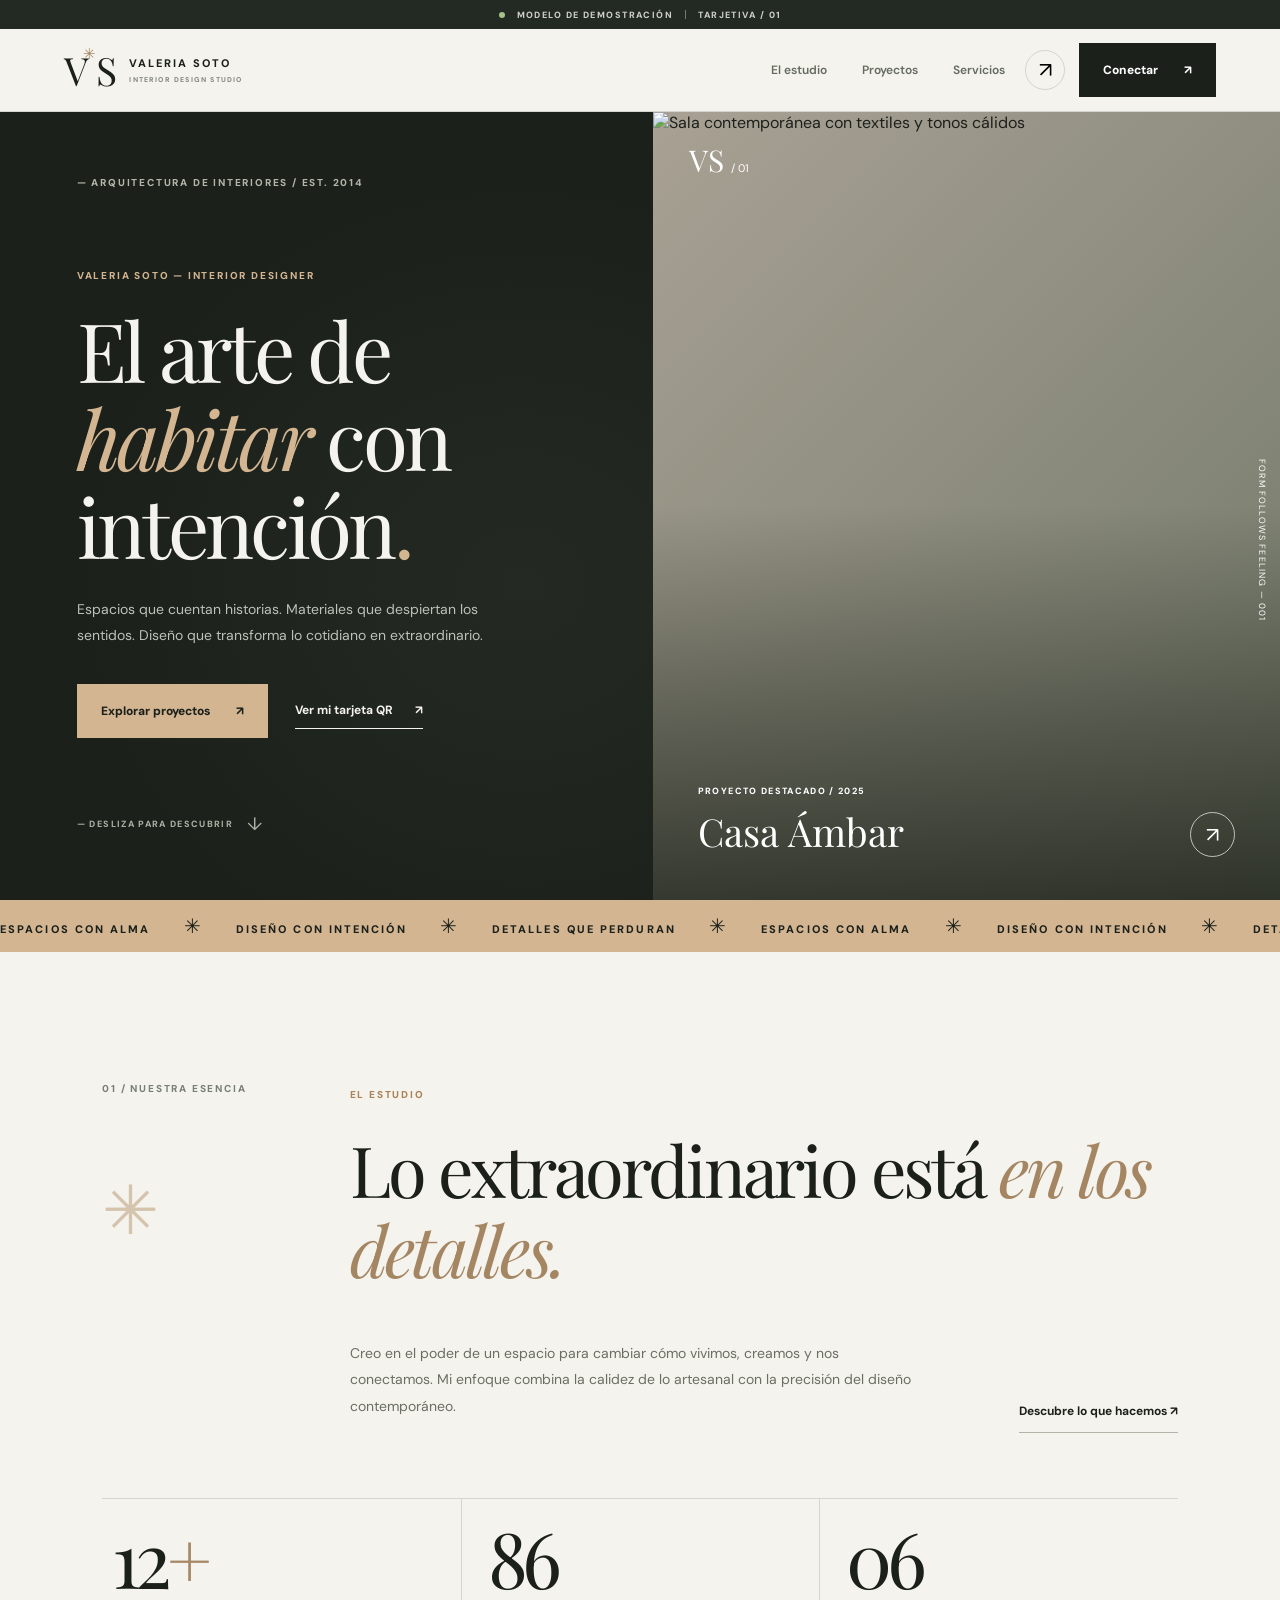
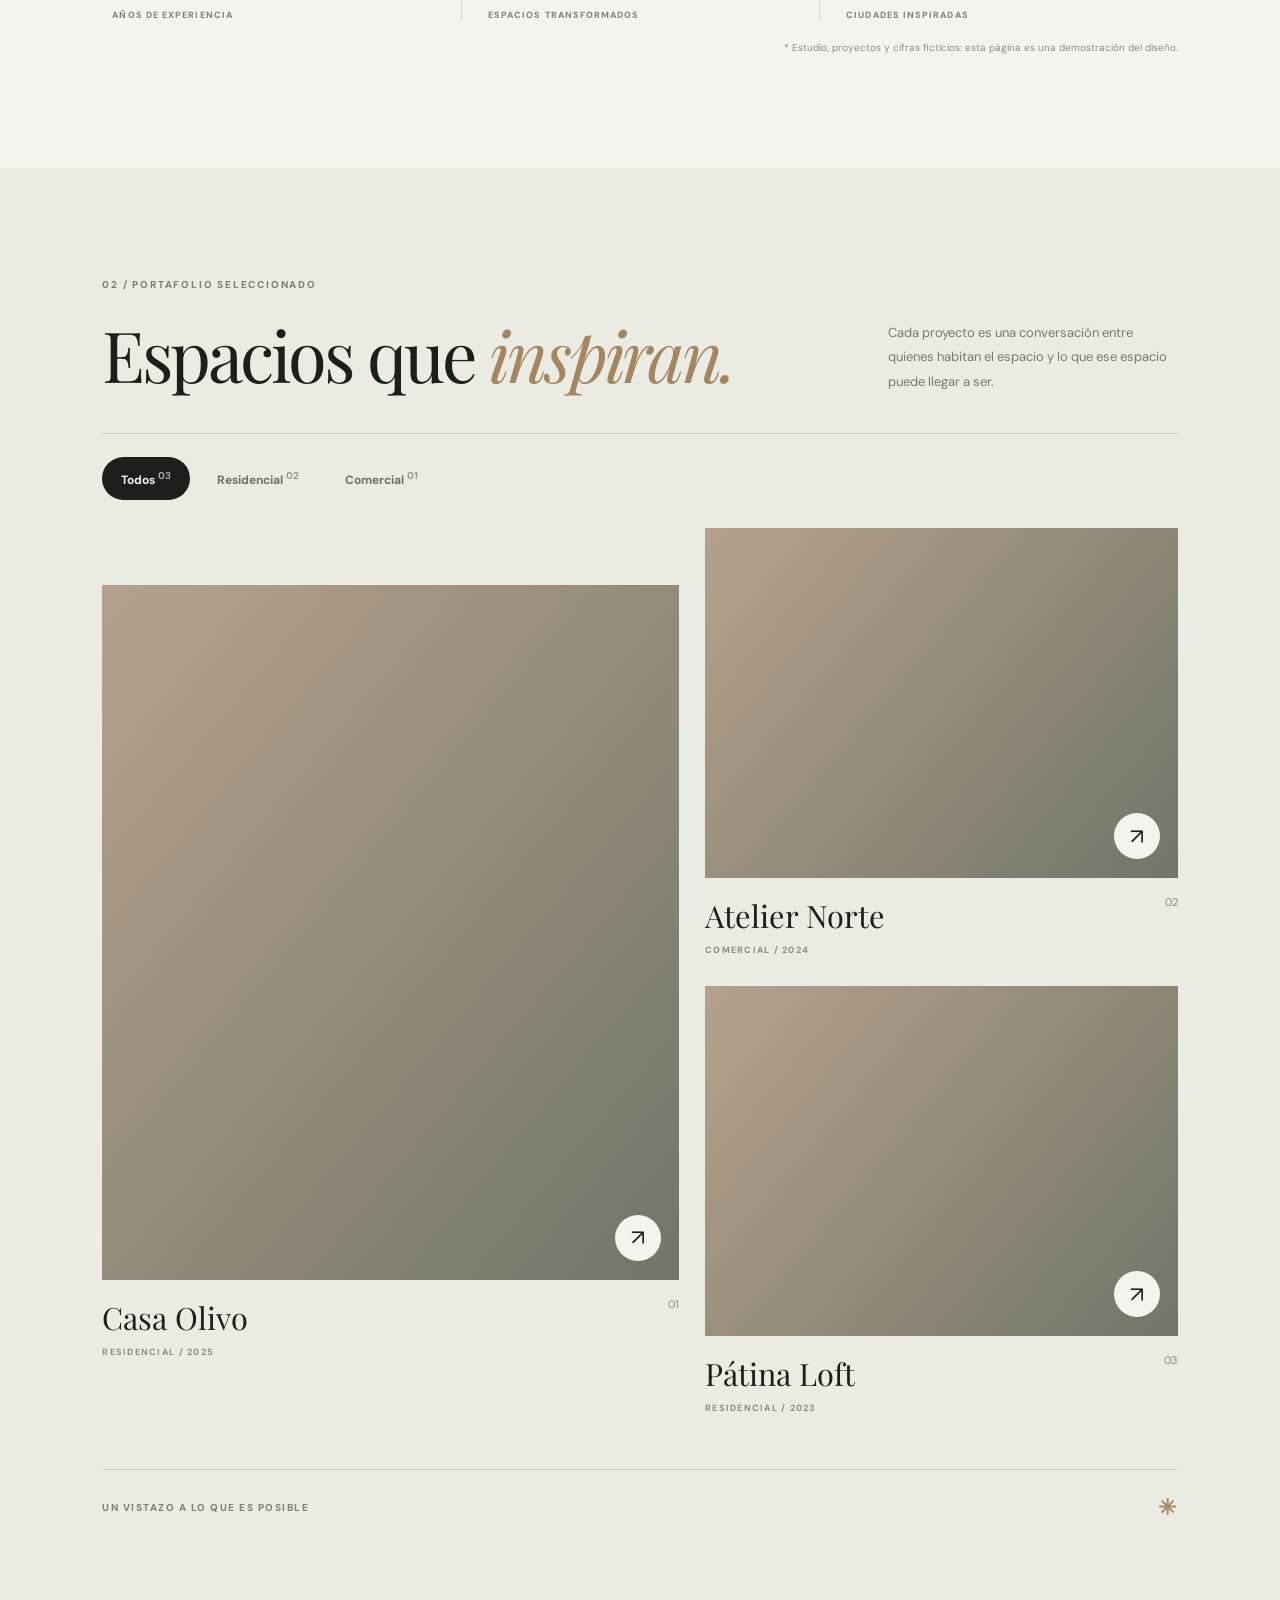
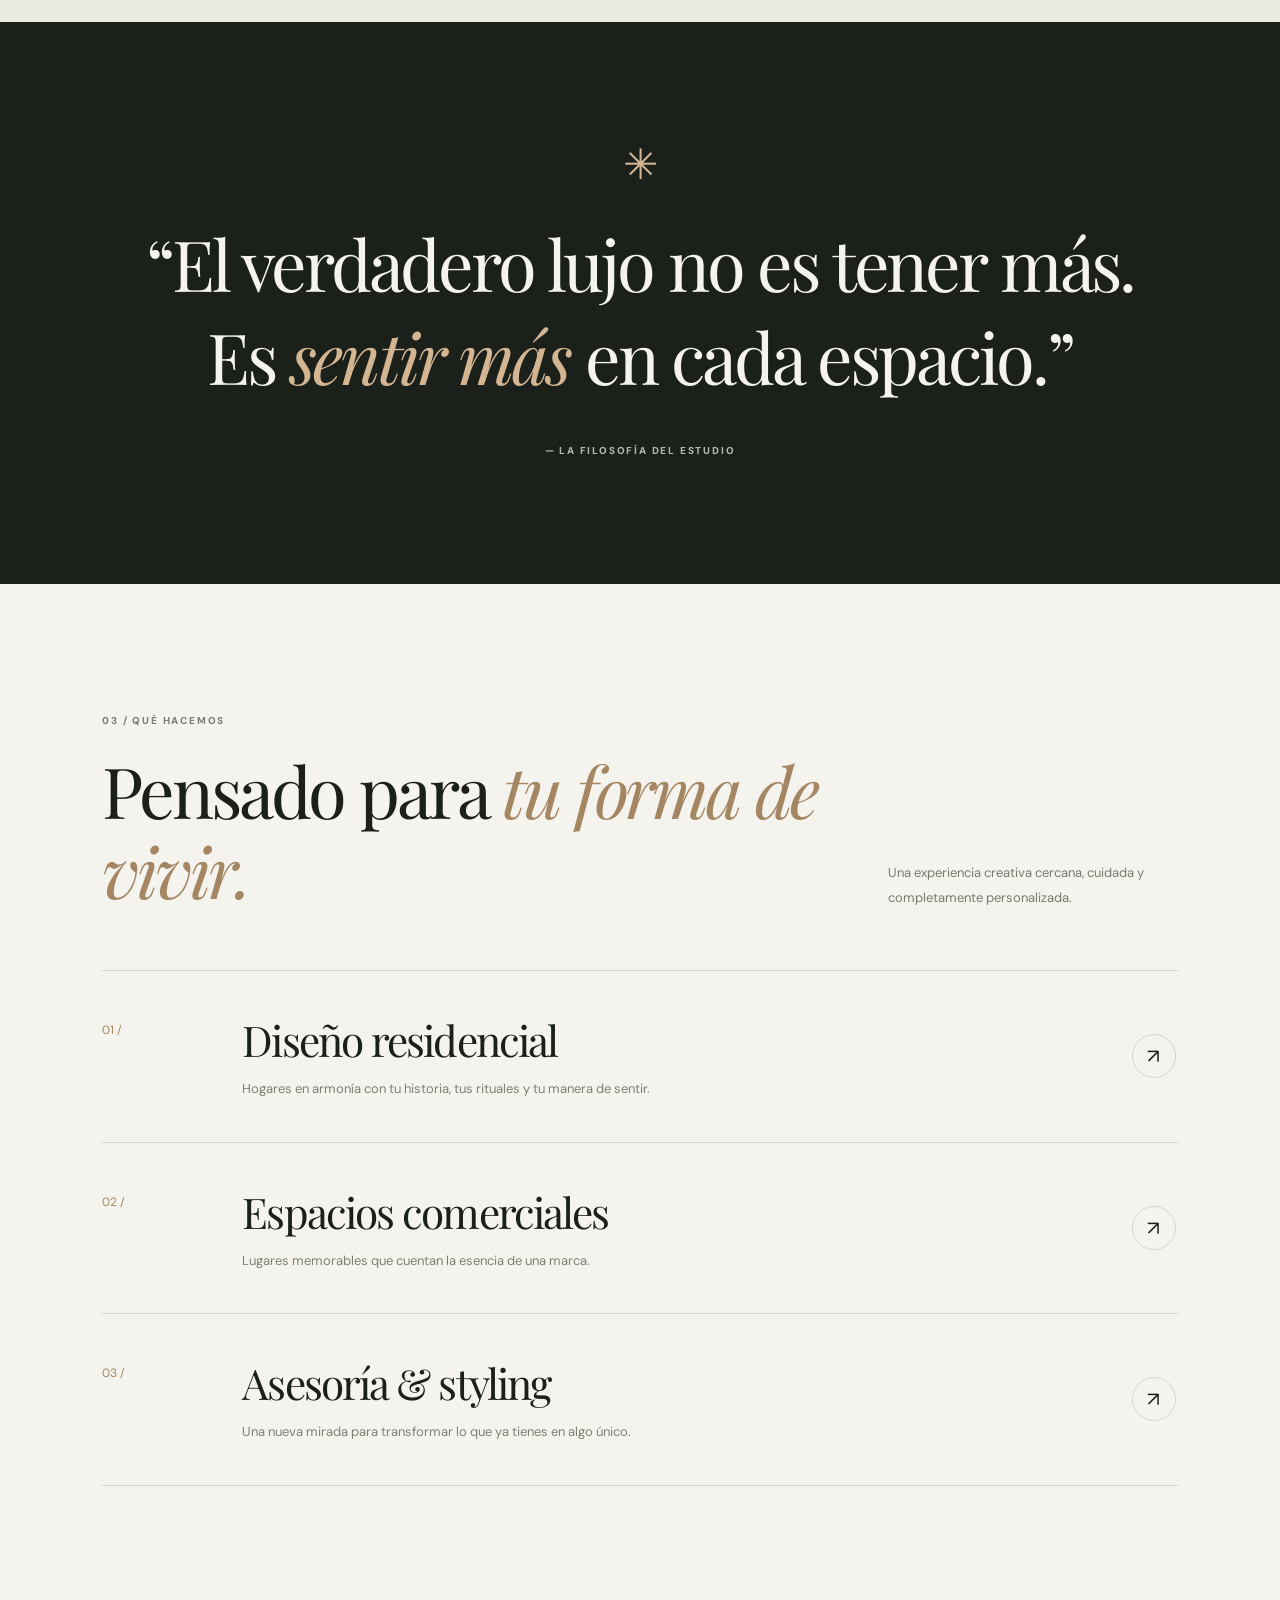
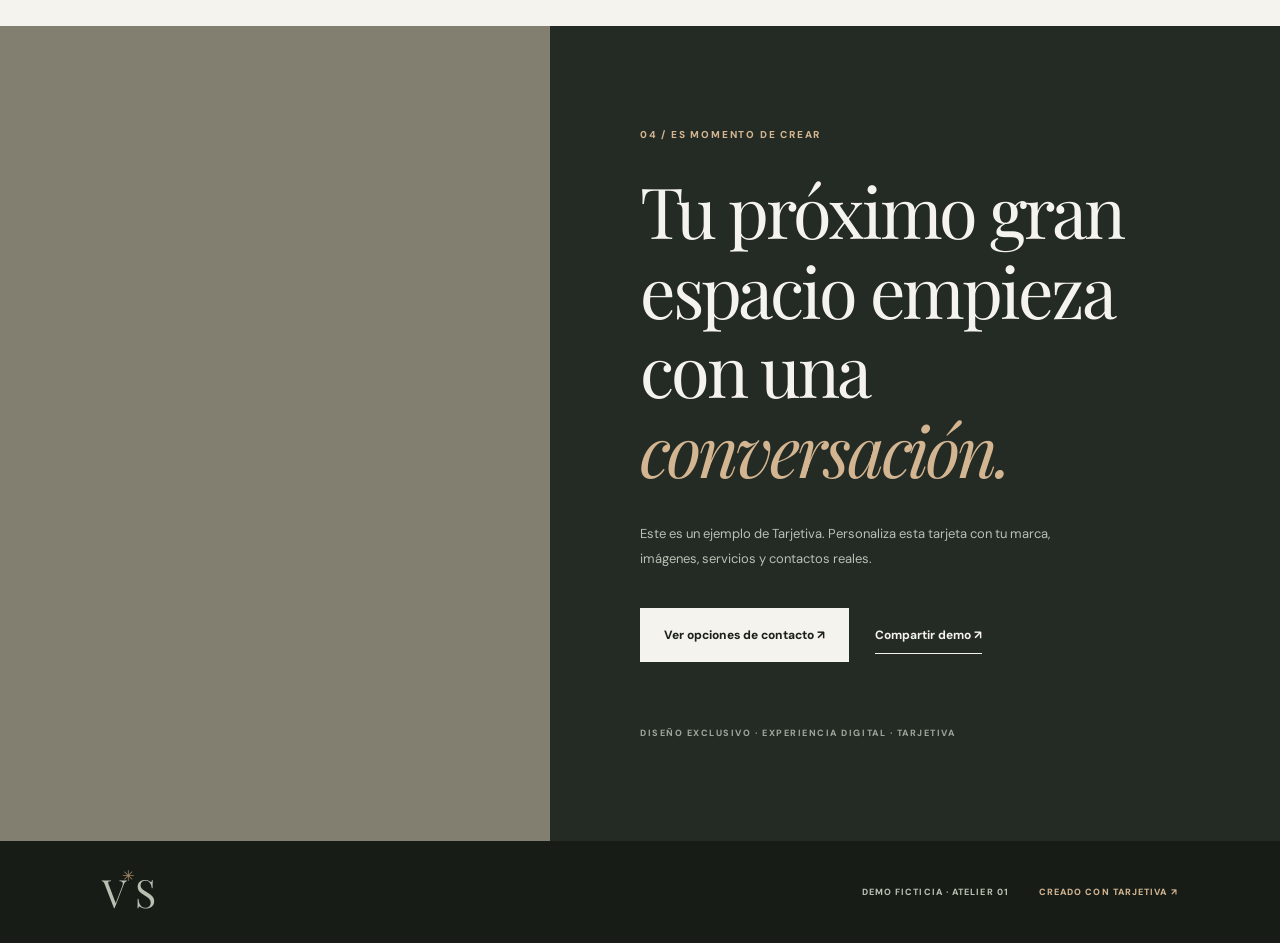
==== modelos/atelier-01/index.html @ f57deed1 "feat: publish Atelier 01 premium interactive card and demo catalog" ====
<!doctype html>
<html lang="es">
<head>
<meta charset="utf-8"><meta name="viewport" content="width=device-width,initial-scale=1,viewport-fit=cover">
<meta name="theme-color" content="#1b201b">
<meta name="description" content="ATELIER 01: tarjeta digital premium interactiva de Tarjetiva. Portafolio, servicios, código QR, contacto descargable y compartir.">
<meta property="og:title" content="ATELIER 01 · Tarjetiva"><meta property="og:description" content="Una primera impresión extraordinaria."><meta property="og:type" content="website"><meta property="og:url" content="https://tarjetiva.github.io/Modelos/modelos/atelier-01/">
<title>ATELIER 01 · Tarjetiva Premium</title>
<link rel="preconnect" href="https://fonts.googleapis.com"><link rel="preconnect" href="https://fonts.gstatic.com" crossorigin>
<link href="https://fonts.googleapis.com/css2?family=DM+Sans:wght@400;500;600;700;800&family=Playfair+Display:ital,wght@0,400;1,400;1,500&display=swap" rel="stylesheet">
<link rel="stylesheet" href="../../assets/css/atelier.css"><script src="../../assets/js/atelier.js" defer></script>
</head>
<body>
<a class="skip" href="#contenido">Saltar al contenido</a>
<div class="progress" id="progress" aria-hidden="true"></div>
<div class="ribbon"><span class="dot"></span> MODELO DE DEMOSTRACIÓN <span class="line"></span> TARJETIVA / 01</div>
<header class="header" id="inicio">
<a class="brand" href="#inicio" aria-label="Valeria Soto, ir al inicio"><span class="brand-monogram">V<i>✳</i>S</span><span class="brand-label">VALERIA SOTO<small>INTERIOR DESIGN STUDIO</small></span></a>
<nav class="nav-links" aria-label="Navegación principal"><a href="#estudio">El estudio</a><a href="#proyectos">Proyectos</a><a href="#servicios">Servicios</a></nav>
<div class="nav-actions"><button class="share icon-button" aria-label="Compartir esta tarjeta" title="Compartir">↗</button><button class="btn btn-dark open-contact">Conectar <span>↗</span></button></div>
</header>
<main id="contenido">
<section class="hero" aria-labelledby="hero-title">
<div class="hero-copy"><span class="eyebrow hero-kicker">— ARQUITECTURA DE INTERIORES / EST. 2014</span>
<div class="hero-middle"><span class="eyebrow gold">VALERIA SOTO — INTERIOR DESIGNER</span><h1 id="hero-title">El arte de <em>habitar</em> con intención<span class="gold">.</span></h1>
<p>Espacios que cuentan historias. Materiales que despiertan los sentidos. Diseño que transforma lo cotidiano en extraordinario.</p>
<div class="hero-actions"><a class="btn btn-gold" href="#proyectos">Explorar proyectos <span>↗</span></a><button class="link-button open-qr">Ver mi tarjeta QR <span>↗</span></button></div></div>
<span class="scroll-hint">— DESLIZA PARA DESCUBRIR <strong>↓</strong></span></div>
<div class="hero-photo"><img src="https://images.unsplash.com/photo-1600210492486-724fe5c67fb0?auto=format&fit=crop&w=1400&q=80" alt="Sala contemporánea con textiles y tonos cálidos" fetchpriority="high"><span class="photo-monogram">VS <small>/ 01</small></span><div class="hero-caption"><span><small>PROYECTO DESTACADO / 2025</small><strong>Casa Ámbar</strong></span><span class="arrow-circle">↗</span></div><span class="vertical-text">FORM FOLLOWS FEELING — 001</span></div>
</section>
<div class="marquee" aria-hidden="true"><div>ESPACIOS CON ALMA <b>✳</b> DISEÑO CON INTENCIÓN <b>✳</b> DETALLES QUE PERDURAN <b>✳</b> ESPACIOS CON ALMA <b>✳</b> DISEÑO CON INTENCIÓN <b>✳</b> DETALLES QUE PERDURAN <b>✳</b></div></div>
<section class="section about" id="estudio" aria-labelledby="about-title"><div class="about-side reveal"><span class="index">01 / NUESTRA ESENCIA</span><span class="big-star">✳</span></div><div class="about-content reveal"><span class="eyebrow warm">EL ESTUDIO</span><h2 id="about-title">Lo extraordinario está <em>en los detalles.</em></h2><div class="about-bottom"><p>Creo en el poder de un espacio para cambiar cómo vivimos, creamos y nos conectamos. Mi enfoque combina la calidez de lo artesanal con la precisión del diseño contemporáneo.</p><a href="#servicios" class="under-link">Descubre lo que hacemos ↗</a></div></div></section>
<div class="section stats reveal" aria-label="Cifras ficticias de demostración"><div><strong>12<i>+</i></strong><small>AÑOS DE EXPERIENCIA</small></div><div><strong>86</strong><small>ESPACIOS TRANSFORMADOS</small></div><div><strong>06</strong><small>CIUDADES INSPIRADAS</small></div><p>* Estudio, proyectos y cifras ficticios: esta página es una demostración del diseño.</p></div>
<section class="section projects" id="proyectos" aria-labelledby="projects-title">
<div class="section-title reveal"><div><span class="index">02 / PORTAFOLIO SELECCIONADO</span><h2 id="projects-title">Espacios que <em>inspiran.</em></h2></div><p>Cada proyecto es una conversación entre quienes habitan el espacio y lo que ese espacio puede llegar a ser.</p></div>
<div class="filters reveal" role="group" aria-label="Filtrar proyectos"><button class="filter active" data-filter="todos" aria-pressed="true">Todos <sup>03</sup></button><button class="filter" data-filter="residencial" aria-pressed="false">Residencial <sup>02</sup></button><button class="filter" data-filter="comercial" aria-pressed="false">Comercial <sup>01</sup></button></div>
<div class="projects-grid">
<button class="project project-large reveal" data-type="residencial" data-project="olivo" aria-label="Ver Casa Olivo"><span class="project-image"><img src="https://images.unsplash.com/photo-1600607687939-ce8a6c25118c?auto=format&fit=crop&w=1250&q=82" alt="Proyecto de diseño residencial contemporáneo" loading="lazy"><span class="project-arrow">↗</span></span><span class="project-meta"><span><strong>Casa Olivo</strong><small>RESIDENCIAL / 2025</small></span><span>01</span></span></button>
<button class="project reveal" data-type="comercial" data-project="norte" aria-label="Ver Atelier Norte"><span class="project-image"><img src="https://images.unsplash.com/photo-1600607687920-4e2a09cf159d?auto=format&fit=crop&w=900&q=82" alt="Proyecto conceptual de espacio comercial" loading="lazy"><span class="project-arrow">↗</span></span><span class="project-meta"><span><strong>Atelier Norte</strong><small>COMERCIAL / 2024</small></span><span>02</span></span></button>
<button class="project reveal" data-type="residencial" data-project="patina" aria-label="Ver Pátina Loft"><span class="project-image"><img src="https://images.unsplash.com/photo-1600566752355-35792bedcfea?auto=format&fit=crop&w=900&q=82" alt="Loft minimalista con acabados naturales" loading="lazy"><span class="project-arrow">↗</span></span><span class="project-meta"><span><strong>Pátina Loft</strong><small>RESIDENCIAL / 2023</small></span><span>03</span></span></button>
</div><div class="projects-footer"><span>UN VISTAZO A LO QUE ES POSIBLE</span><b>✳</b></div></section>
<section class="manifesto"><div class="reveal"><span class="star">✳</span><blockquote>“El verdadero lujo no es tener más. Es <em>sentir más</em> en cada espacio.”</blockquote><span class="eyebrow">— LA FILOSOFÍA DEL ESTUDIO</span></div></section>
<section id="servicios" class="section services" aria-labelledby="services-title"><div class="section-title reveal"><div><span class="index">03 / QUÉ HACEMOS</span><h2 id="services-title">Pensado para <em>tu forma de vivir.</em></h2></div><p>Una experiencia creativa cercana, cuidada y completamente personalizada.</p></div>
<div class="services-list"><div class="service reveal"><span>01 /</span><div><h3>Diseño residencial</h3><p>Hogares en armonía con tu historia, tus rituales y tu manera de sentir.</p></div><b>↗</b></div><div class="service reveal"><span>02 /</span><div><h3>Espacios comerciales</h3><p>Lugares memorables que cuentan la esencia de una marca.</p></div><b>↗</b></div><div class="service reveal"><span>03 /</span><div><h3>Asesoría &amp; styling</h3><p>Una nueva mirada para transformar lo que ya tienes en algo único.</p></div><b>↗</b></div></div></section>
<section class="contact" id="contacto"><div class="contact-image"><img src="https://images.unsplash.com/photo-1618221195710-dd6b41faaea6?auto=format&fit=crop&w=1200&q=82" alt="Interior contemporáneo con paleta cálida" loading="lazy"></div><div class="contact-copy"><span class="eyebrow gold">04 / ES MOMENTO DE CREAR</span><h2>Tu próximo gran espacio empieza con una <em>conversación.</em></h2><p>Este es un ejemplo de Tarjetiva. Personaliza esta tarjeta con tu marca, imágenes, servicios y contactos reales.</p><div class="contact-actions"><button class="btn btn-light open-contact">Ver opciones de contacto ↗</button><button class="link-button share">Compartir demo ↗</button></div><small>DISEÑO EXCLUSIVO · EXPERIENCIA DIGITAL · TARJETIVA</small></div></section>
</main>
<footer class="footer"><a href="#inicio" class="footer-mark" aria-label="Volver al inicio">V<span>✳</span>S</a><div><span>DEMO FICTICIA · ATELIER 01</span><a href="https://tarjetiva.com/" rel="noopener noreferrer" target="_blank">CREADO CON TARJETIVA ↗</a></div></footer>
<nav class="mobile-dock" aria-label="Acciones rápidas"><a href="#proyectos"><span>▦</span>Proyectos</a><button class="open-qr"><span>⌗</span>Mi QR</button><button class="share"><span>↗</span>Compartir</button><button class="open-contact"><span>✉</span>Contacto</button></nav>
<dialog id="qr-dialog" class="modal" aria-labelledby="qr-title"><div class="modal-body"><button class="close-modal" aria-label="Cerrar">×</button><span class="eyebrow warm">TU TARJETA, A UN ESCANEO</span><h2 id="qr-title">Siempre a mano.</h2><p>Escanea este código para abrir la demostración desde otro dispositivo.</p><div class="qr-box"><img id="qr-image" width="220" height="220" alt="Código QR de la tarjeta ATELIER 01"><span id="qr-error" hidden>El QR no pudo cargarse. Usa el botón para copiar el enlace.</span></div><button class="btn btn-gold full" id="copy-url">Copiar enlace ↗</button></div></dialog>
<dialog id="contact-dialog" class="modal" aria-labelledby="contact-dialog-title"><div class="modal-body"><button class="close-modal" aria-label="Cerrar">×</button><span class="eyebrow warm">ASÍ FUNCIONA UNA TARJETA DIGITAL</span><h2 id="contact-dialog-title">Todo tu mundo, a un toque.</h2><p>Esta tarjeta es ficticia. Explora las funciones que puedes incorporar a la tuya.</p><div class="contact-options"><button id="download-vcard"><span>↓</span><strong>Guardar contacto de ejemplo<small>Descarga una ficha .vcf</small></strong><b>↗</b></button><button class="share"><span>↗</span><strong>Compartir la tarjeta<small>Envia el enlace por tus aplicaciones</small></strong><b>↗</b></button><button class="open-qr"><span>⌗</span><strong>Mostrar código QR<small>Abre desde otro dispositivo</small></strong><b>↗</b></button></div><a href="https://tarjetiva.com/" target="_blank" rel="noopener noreferrer" class="btn btn-gold full">Quiero mi propia tarjeta ↗</a></div></dialog>
<dialog id="project-dialog" class="modal project-modal" aria-labelledby="project-dialog-title"><div class="project-dialog-body"><button class="close-modal" aria-label="Cerrar proyecto">×</button><img id="project-dialog-image" alt=""><div><span class="eyebrow warm" id="project-dialog-category"></span><h2 id="project-dialog-title"></h2><p id="project-dialog-description"></p><button class="link-button close-project">Volver a los proyectos ↗</button></div></div></dialog>
<div id="toast" class="toast" role="status" aria-live="polite"></div>
</body></html>
---- assets/css/atelier.css ----
/* ATELIER 01 — Tarjetiva: mobile-first responsive editorial aesthetic */
:root{--dark:#1b201b;--cream:#f5f3ed;--paper:#ebebe3;--gold:#d3b591;--muted:#7b8277;--line:#1b201b25;--serif:'Playfair Display',Georgia,serif;--sans:'DM Sans',Arial,sans-serif}
*,*:before,*:after{box-sizing:border-box}html{scroll-behavior:smooth;scroll-padding-top:80px}body{margin:0;background:var(--cream);color:var(--dark);font-family:var(--sans);-webkit-font-smoothing:antialiased}button{font:inherit;cursor:pointer}a{color:inherit;text-decoration:none}img{display:block;max-width:100%;width:100%}:focus-visible{outline:3px solid #b98751;outline-offset:4px}h1,h2,h3,blockquote{font-family:var(--serif);font-weight:400;letter-spacing:-.045em}h2{font-size:clamp(46px,5.5vw,85px);line-height:1.13}p{line-height:1.88}em{font-weight:400}.gold{color:var(--gold)}.warm{color:#aa8258}.skip{position:fixed;top:-100px;background:white;padding:10px;z-index:200}.skip:focus{top:5px}.progress{height:3px;position:fixed;top:0;left:0;width:0;z-index:200;background:var(--gold);pointer-events:none}
.ribbon{height:29px;background:#232923;color:#ced0c8;display:flex;align-items:center;justify-content:center;gap:12px;font-size:9px;font-weight:800;letter-spacing:.16em}.ribbon .dot{height:6px;width:6px;border-radius:50%;background:#a5c288}.ribbon .line{width:1px;height:9px;background:#777d72}
.header{height:83px;padding:0 clamp(23px,5vw,85px);display:flex;align-items:center;justify-content:space-between;gap:20px;border-bottom:1px solid var(--line)}.brand{display:flex;align-items:center;gap:12px;white-space:nowrap}.brand-monogram,.footer-mark{font:39px var(--serif);letter-spacing:-.15em;padding-right:6px}.brand-monogram i,.footer-mark span{font:15px var(--sans);font-style:normal;color:#a58868;vertical-align:top;letter-spacing:0}.brand-label{font-size:11px;letter-spacing:.18em;font-weight:800;display:flex;flex-direction:column}.brand-label small{font-size:7px;letter-spacing:.17em;margin-top:5px;color:#83897f}.nav-links{display:flex;gap:35px;margin-left:auto}.nav-links a{font-size:12px;font-weight:600;color:#636a60;transition:color .2s}.nav-links a:hover{color:#ad8559}.nav-actions{display:flex;gap:14px;align-items:center}.icon-button{border:1px solid var(--line);background:transparent;height:40px;width:40px;border-radius:50%;font-size:21px}
.btn{min-height:54px;border:0;display:inline-flex;align-items:center;justify-content:space-between;gap:26px;padding:18px 24px;font-size:12px;font-weight:800;transition:transform .3s,background .3s}.btn:hover{transform:translateY(-3px)}.btn-dark{background:var(--dark);color:white}.btn-dark:hover{background:#465046}.btn-gold{background:var(--gold);color:var(--dark)}.btn-gold:hover{background:#e5cbaa}.btn-light{background:var(--cream);color:var(--dark)}.link-button{display:inline-flex;gap:22px;color:inherit;border:0;border-bottom:1px solid currentColor;padding:10px 0;background:none;font-size:12px;font-weight:700}.link-button:hover{opacity:.68}
.hero{display:grid;grid-template-columns:51% 49%;min-height:710px;min-height:calc(100svh - 112px);max-height:890px}.hero-copy{background:var(--dark);color:var(--cream);padding:clamp(40px,5vw,90px) clamp(32px,6vw,110px);display:flex;flex-direction:column;align-items:flex-start;position:relative;isolation:isolate}.hero-copy:before{content:"";position:absolute;inset:0;z-index:-1;background:radial-gradient(ellipse at 80% 60%,#6b77621c,transparent 60%)}.eyebrow,.index{font-size:10px;font-weight:800;letter-spacing:.18em}.hero-kicker{color:#b2b5a8;white-space:nowrap}.hero-middle{margin:auto 0}.hero h1{font-size:clamp(58px,6.4vw,111px);line-height:1.07;margin:22px 0 27px;max-width:720px}.hero h1 em{color:var(--gold)}.hero p{max-width:420px;color:#bdc2b8;font-size:14px}.hero-actions{display:flex;flex-wrap:wrap;gap:27px;align-items:center;margin-top:35px}.scroll-hint{color:#a9b1a2;font-size:9px;letter-spacing:.15em;font-weight:800;display:flex;gap:14px;align-items:center}.scroll-hint strong{font-size:18px;font-weight:400;animation:down 2s infinite}@keyframes down{50%{transform:translateY(5px)}}
.hero-photo{position:relative;min-height:570px;background:linear-gradient(135deg,#a8a194,#717868);overflow:hidden}.hero-photo>img{height:100%;object-fit:cover;filter:saturate(.77);transition:transform 1.2s}.hero-photo:hover>img{transform:scale(1.05)}.hero-photo:after{content:"";position:absolute;inset:50% 0 0;background:linear-gradient(transparent,#12160fb3);pointer-events:none}.photo-monogram{z-index:1;position:absolute;top:28px;left:36px;color:white;font:30px var(--serif)}.photo-monogram small{font:11px var(--sans)}.hero-caption{z-index:1;position:absolute;left:45px;right:45px;bottom:43px;display:flex;align-items:end;justify-content:space-between;color:white}.hero-caption>span:first-child{display:flex;flex-direction:column;gap:8px}.hero-caption small{font-size:9px;letter-spacing:.15em;font-weight:800}.hero-caption strong{font:clamp(31px,3vw,50px) var(--serif)}.arrow-circle{width:45px;height:45px;border:1px solid #fffa;border-radius:50%;display:grid;place-items:center;font-size:21px}.vertical-text{z-index:1;position:absolute;right:12px;top:44%;writing-mode:vertical-rl;color:white;font-size:9px;letter-spacing:.13em}
.marquee{height:52px;display:flex;align-items:center;overflow:hidden;background:var(--gold)}.marquee>div{white-space:nowrap;font-size:11px;font-weight:800;letter-spacing:.19em;animation:travel 33s linear infinite}.marquee b{font-size:20px;font-weight:400;margin:0 28px}@keyframes travel{to{transform:translateX(-50%)}}.section{padding-left:clamp(25px,8vw,145px);padding-right:clamp(25px,8vw,145px)}
.about{padding-top:130px;padding-bottom:65px;display:grid;grid-template-columns:23% 1fr}.index{color:#788075;display:block}.big-star{color:#d4c3ad;display:block;font-size:68px;margin-top:72px}.about-content h2{margin:27px 0 0}.about h2 em,.section-title h2 em{color:#a58663}.about-bottom{display:flex;align-items:end;justify-content:space-between;gap:45px;margin-top:37px}.about-bottom p{max-width:570px;font-size:14px;color:#696f63}.under-link{display:inline-block;border-bottom:1px solid #b0b5a8;padding:0 0 13px;font-size:12px;font-weight:700;white-space:nowrap}
.stats{display:grid;grid-template-columns:repeat(3,1fr);padding-bottom:110px}.stats>div{border-top:1px solid var(--line);padding:20px 10px 0;display:flex;flex-direction:column;gap:13px}.stats>div+div{border-left:1px solid var(--line);padding-left:26px}.stats strong{font:clamp(52px,6vw,98px)/1 var(--serif);letter-spacing:-.07em}.stats strong i{color:#a78967;font-style:normal}.stats small{font-size:9px;letter-spacing:.12em;color:#7e8578;font-weight:800}.stats>p{grid-column:1/-1;color:#8a8d84;text-align:right;margin:18px 0 0;font-size:10px}
.projects{padding-top:110px;padding-bottom:100px;background:var(--paper)}.section-title{display:flex;align-items:end;justify-content:space-between;gap:50px;margin-bottom:39px}.section-title h2{margin:24px 0 0}.section-title>p{max-width:290px;font-size:13px;color:#747c70;margin:0}.filters{display:flex;gap:8px;border-top:1px solid var(--line);padding-top:23px;margin-bottom:28px;overflow-x:auto}.filter{background:none;border:1px solid transparent;border-radius:50px;padding:11px 18px;font-size:12px;font-weight:700;color:#697166;white-space:nowrap}.filter.active{background:var(--dark);color:var(--cream)}.filter sup{opacity:.65}.projects-grid{display:grid;grid-template-columns:1.22fr 1fr;gap:30px 26px}.project{display:block;background:transparent;border:0;padding:0;color:inherit;text-align:left;min-width:0}.project-large{grid-row:span 2}.project-image{display:block;position:relative;overflow:hidden;aspect-ratio:1.35;background:linear-gradient(130deg,#b5a18c,#72756a)}.project-large .project-image{aspect-ratio:.83}.project-image img{width:100%;height:100%;object-fit:cover;filter:saturate(.76);transition:transform .9s,filter .8s}.project:hover img,.project:focus-visible img{transform:scale(1.055);filter:saturate(1)}.project-arrow{position:absolute;right:18px;bottom:19px;width:46px;height:46px;border-radius:50%;background:var(--cream);display:grid;place-items:center;font-size:22px}.project-meta{display:flex;align-items:start;justify-content:space-between;gap:10px;padding-top:17px}.project-meta>span:first-child{display:flex;flex-direction:column;gap:8px}.project-meta strong{font:clamp(23px,2.4vw,33px) var(--serif)}.project-meta small{font-size:9px;font-weight:800;letter-spacing:.14em;color:#8a9085}.project-meta>span:last-child{font-size:11px;color:#82887d}.project[hidden]{display:none}.projects-footer{display:flex;align-items:center;justify-content:space-between;border-top:1px solid var(--line);padding-top:23px;margin-top:55px;font-size:10px;letter-spacing:.15em;font-weight:800;color:#7c8276}.projects-footer b{font-size:22px;color:#aa8b6a}
.manifesto{background:var(--dark);color:var(--cream);padding:115px 24px 125px;text-align:center}.manifesto>div{max-width:1000px;margin:auto}.manifesto .star{font-size:42px;color:var(--gold)}.manifesto blockquote{font-size:clamp(39px,5.5vw,80px);line-height:1.32;margin:25px 0 35px}.manifesto blockquote em{color:var(--gold)}.manifesto .eyebrow{color:#b4bbad}
.services{padding-top:130px;padding-bottom:140px}.services-list{border-top:1px solid var(--line);margin-top:60px}.service{display:grid;grid-template-columns:120px 1fr 46px;gap:20px;align-items:center;border-bottom:1px solid var(--line);padding:40px 0}.service>span:first-child{align-self:start;padding-top:11px;color:#a68860;font-size:12px}.service h3{font-size:clamp(30px,3.3vw,47px);margin:0 0 9px}.service p{margin:0;color:#7b8275;font-size:13px}.service>b{width:44px;height:44px;display:grid;place-items:center;border:1px solid var(--line);border-radius:50%;font-weight:400;font-size:20px}
.contact{display:grid;grid-template-columns:43% 57%;background:#242a24;color:var(--cream)}.contact-image{overflow:hidden;min-height:550px;background:#827e70}.contact-image img{height:100%;object-fit:cover;filter:saturate(.7)}.contact-copy{padding:clamp(75px,8vw,130px) clamp(35px,7vw,125px);display:flex;flex-direction:column;align-items:flex-start}.contact-copy h2{margin:30px 0 20px}.contact-copy h2 em{color:var(--gold)}.contact-copy p{max-width:460px;color:#b9c0b5;font-size:13px}.contact-actions{display:flex;align-items:center;flex-wrap:wrap;gap:26px;margin-top:24px}.contact-copy>small{margin-top:65px;letter-spacing:.17em;font-size:9px;color:#9da69a;font-weight:800}.footer{background:#171c17;color:#b8c0b1;display:flex;justify-content:space-between;align-items:center;gap:30px;padding:25px clamp(25px,8vw,145px)}.footer>div{display:flex;gap:30px;align-items:center;font-size:9px;letter-spacing:.12em;font-weight:800}.footer>div a{color:var(--gold)}.mobile-dock{display:none}
.modal{max-width:min(94vw,530px);max-height:90vh;overflow:auto;padding:0;border:0;background:transparent;box-shadow:0 25px 90px #0005}.modal::backdrop{background:#121911c7;backdrop-filter:blur(8px)}.modal-body{background:var(--cream);padding:clamp(30px,5vw,60px);position:relative}.modal h2{font-size:clamp(39px,5vw,62px);margin:20px 0 15px}.modal p{font-size:13px;color:#727b6e}.close-modal{position:absolute;z-index:3;right:15px;top:16px;border:0;background:var(--cream);border-radius:50%;font-size:29px;height:38px;width:38px}.qr-box{width:260px;max-width:100%;min-height:260px;background:white;margin:30px auto;display:grid;place-items:center;padding:20px}.qr-box img{max-width:220px}.qr-box span{font-size:12px;text-align:center;line-height:1.7}.full{width:100%}.contact-options{margin:27px 0;border-top:1px solid var(--line)}.contact-options button{display:flex;align-items:center;gap:16px;text-align:left;width:100%;padding:17px 0;background:transparent;border:0;border-bottom:1px solid var(--line);color:inherit}.contact-options button>span{display:grid;place-items:center;height:40px;width:40px;border:1px solid var(--line);border-radius:50%;font-size:20px}.contact-options strong{font-size:13px;flex:1}.contact-options small{display:block;color:#80867c;font-size:11px;font-weight:400;margin-top:6px}.project-modal{max-width:min(94vw,900px)}.project-dialog-body{position:relative;display:grid;grid-template-columns:48% 52%;background:var(--cream)}.project-dialog-body>img{height:100%;min-height:475px;object-fit:cover;background:#a6a08f}.project-dialog-body>div{padding:clamp(32px,5vw,75px);display:flex;flex-direction:column;justify-content:center;align-items:start}.project-dialog-body p{margin:0 0 30px}.toast{position:fixed;z-index:300;bottom:30px;left:50%;transform:translate(-50%,20px);opacity:0;pointer-events:none;background:#232a23;color:white;border-radius:40px;padding:14px 22px;font-size:12px;font-weight:700;box-shadow:0 10px 30px #0004;transition:opacity .25s,transform .25s;text-align:center;max-width:90vw}.toast.active{opacity:1;transform:translate(-50%,0)}.reveal{opacity:0;transform:translateY(24px);transition:opacity .75s,transform .75s}.reveal.visible{opacity:1;transform:none}
@media(max-width:1100px){.nav-links{gap:16px}.hero-copy{padding-left:5vw;padding-right:4vw}.hero h1{font-size:clamp(55px,6.2vw,86px)}.section{padding-left:6vw;padding-right:6vw}}
@media(max-width:760px){html{scroll-padding-top:66px}.ribbon{height:27px;font-size:7px;gap:8px}.header{height:69px;padding:0 20px}.brand-monogram{font-size:32px}.brand-label{font-size:9px}.brand-label small{font-size:6px}.nav-links{display:none}.nav-actions{gap:9px}.icon-button{width:35px;height:35px}.nav-actions .btn{font-size:10px;padding:12px 14px;min-height:40px;gap:9px}.hero{display:flex;flex-direction:column;min-height:0;max-height:none}.hero-copy{padding:38px 25px 30px;min-height:565px}.hero-kicker{font-size:8px;letter-spacing:.1em}.hero-middle{margin:72px 0 43px}.hero-middle>.eyebrow{font-size:9px}.hero h1{font-size:clamp(55px,11vw,79px);margin:17px 0 18px}.hero p{font-size:12px}.hero-actions{gap:18px;margin-top:28px}.hero-actions .btn{padding:16px 18px;font-size:11px}.hero-actions .link-button{font-size:11px}.scroll-hint{font-size:8px}.hero-photo{height:66svh;max-height:630px;min-height:420px}.hero-caption{left:27px;right:27px;bottom:28px}.hero-caption strong{font-size:35px}.hero-caption small{font-size:8px}.photo-monogram{left:26px;top:23px}.marquee{height:42px}.marquee>div{font-size:9px}.section{padding-left:25px;padding-right:25px}.about{display:block;padding-top:80px;padding-bottom:30px}.big-star,.about-content>.eyebrow{display:none}.about h2,.section-title h2{font-size:clamp(43px,9vw,63px);margin-top:25px}.about-bottom{display:block;margin-top:24px}.about-bottom p{font-size:12px}.under-link{margin-top:15px}.stats{padding-top:15px;padding-bottom:75px}.stats>div{padding-right:5px}.stats>div+div{padding-left:10px}.stats strong{font-size:clamp(36px,9vw,60px)}.stats small{font-size:7px;letter-spacing:0;line-height:1.5}.stats>p{font-size:9px;line-height:1.5}.projects{padding-top:80px;padding-bottom:75px}.section-title{display:block;margin-bottom:28px}.section-title>p{font-size:12px;margin-top:20px}.filters{gap:6px;scrollbar-width:none}.filter{font-size:11px}.projects-grid{display:block}.project{display:block;width:100%;margin-bottom:32px}.project-large .project-image{aspect-ratio:1.03}.project-image{aspect-ratio:1.25}.project-meta strong{font-size:27px}.projects-footer{margin-top:18px;font-size:8px}.manifesto{padding:84px 24px}.manifesto blockquote{font-size:clamp(38px,8.6vw,56px)}.services{padding-top:90px;padding-bottom:90px}.services-list{margin-top:36px}.service{grid-template-columns:45px 1fr 31px;gap:10px;padding:30px 0}.service>span:first-child{font-size:10px}.service h3{font-size:29px}.service p{font-size:11px}.service>b{height:30px;width:30px;font-size:15px}.contact{display:flex;flex-direction:column}.contact-image{height:290px;min-height:0}.contact-copy{padding:70px 25px 75px}.contact-copy h2{font-size:clamp(43px,9.5vw,65px)}.contact-copy p{font-size:12px}.contact-copy>small{margin-top:55px}.contact-actions{gap:20px}.footer{padding:26px 25px 110px}.footer>div{display:flex;flex-direction:column;align-items:flex-end;text-align:right;gap:12px;font-size:8px}.mobile-dock{position:fixed;z-index:100;bottom:0;left:0;right:0;display:grid;grid-template-columns:repeat(4,1fr);background:#faf9f2ed;backdrop-filter:blur(15px);border-top:1px solid #c4c8be;box-shadow:0 -9px 25px #0001;padding:9px 5px calc(8px + env(safe-area-inset-bottom))}.mobile-dock a,.mobile-dock button{display:flex;flex-direction:column;align-items:center;gap:5px;background:none;border:0;color:#596055;padding:4px 1px;font-size:9px;font-weight:700}.mobile-dock span{font-size:21px;line-height:1.1}.mobile-dock button:last-child{color:#a4855f}.toast{bottom:89px}.project-dialog-body{display:block}.project-dialog-body>img{min-height:0;height:250px}.project-dialog-body>div{padding:35px}.modal-body{padding:40px 27px}}
@media(max-width:370px){.hero h1{font-size:52px}.hero-copy{padding-left:20px;padding-right:20px}.brand-label{font-size:8px}.brand-label small{font-size:5px}}@media(prefers-reduced-motion:reduce){*,*:before,*:after{animation:none!important;transition:none!important;scroll-behavior:auto!important}.reveal{opacity:1;transform:none}}
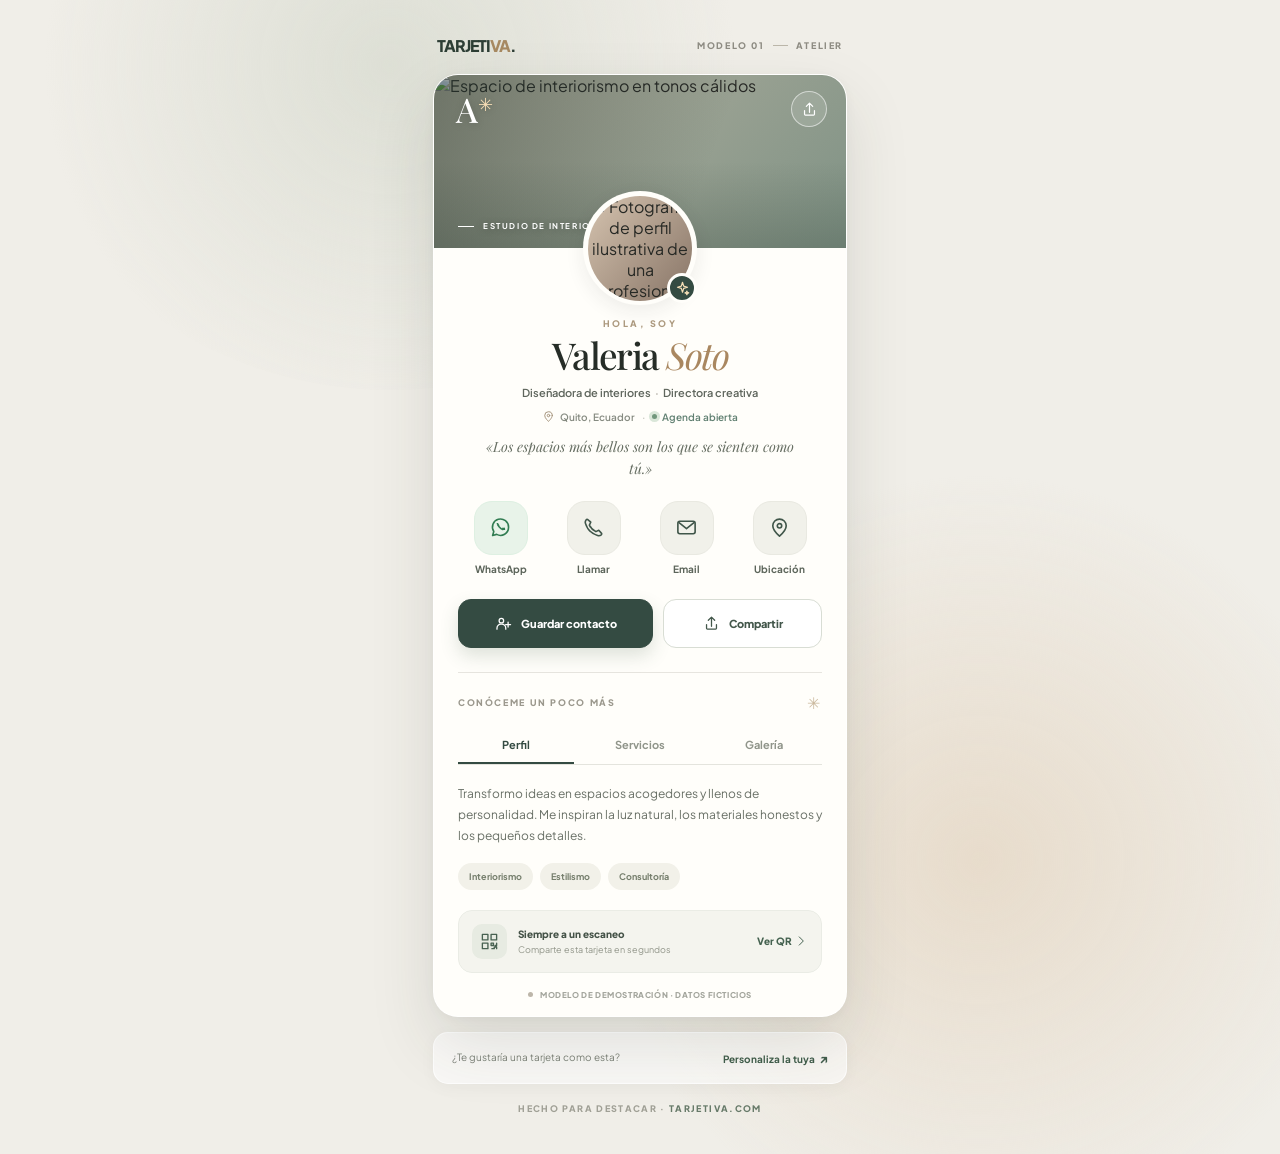
==== commit b9a6aef2: "redesign: replace long landing page with compact mobile-first premium digital card" ====
--- a/modelos/atelier-01/index.html
+++ b/modelos/atelier-01/index.html
@@ -1,53 +1,113 @@
 <!doctype html>
 <html lang="es">
 <head>
-<meta charset="utf-8"><meta name="viewport" content="width=device-width,initial-scale=1,viewport-fit=cover">
-<meta name="theme-color" content="#1b201b">
-<meta name="description" content="ATELIER 01: tarjeta digital premium interactiva de Tarjetiva. Portafolio, servicios, código QR, contacto descargable y compartir.">
-<meta property="og:title" content="ATELIER 01 · Tarjetiva"><meta property="og:description" content="Una primera impresión extraordinaria."><meta property="og:type" content="website"><meta property="og:url" content="https://tarjetiva.github.io/Modelos/modelos/atelier-01/">
-<title>ATELIER 01 · Tarjetiva Premium</title>
-<link rel="preconnect" href="https://fonts.googleapis.com"><link rel="preconnect" href="https://fonts.gstatic.com" crossorigin>
-<link href="https://fonts.googleapis.com/css2?family=DM+Sans:wght@400;500;600;700;800&family=Playfair+Display:ital,wght@0,400;1,400;1,500&display=swap" rel="stylesheet">
-<link rel="stylesheet" href="../../assets/css/atelier.css"><script src="../../assets/js/atelier.js" defer></script>
+  <meta charset="utf-8">
+  <meta name="viewport" content="width=device-width, initial-scale=1, viewport-fit=cover">
+  <meta name="theme-color" content="#f0eee8">
+  <meta name="description" content="ATELIER 01: modelo interactivo de tarjeta de presentación digital premium de Tarjetiva. Contacto, QR, portafolio y guardar contacto.">
+  <meta property="og:title" content="ATELIER 01 · Tarjeta digital premium | Tarjetiva">
+  <meta property="og:description" content="No es una página web. Es una primera impresión inolvidable.">
+  <meta property="og:type" content="website">
+  <meta property="og:url" content="https://tarjetiva.github.io/Modelos/modelos/atelier-01/">
+  <title>ATELIER 01 — Tarjeta digital | Tarjetiva</title>
+  <link rel="preconnect" href="https://fonts.googleapis.com">
+  <link rel="preconnect" href="https://fonts.gstatic.com" crossorigin>
+  <link href="https://fonts.googleapis.com/css2?family=DM+Sans:wght@400;500;600;700&family=Plus+Jakarta+Sans:wght@400;500;600;700;800&family=Playfair+Display:ital,wght@0,400;0,500;0,600;1,400;1,500&display=swap" rel="stylesheet">
+  <link rel="stylesheet" href="../../assets/css/atelier.css">
+  <script src="../../assets/js/atelier.js" defer></script>
 </head>
 <body>
-<a class="skip" href="#contenido">Saltar al contenido</a>
-<div class="progress" id="progress" aria-hidden="true"></div>
-<div class="ribbon"><span class="dot"></span> MODELO DE DEMOSTRACIÓN <span class="line"></span> TARJETIVA / 01</div>
-<header class="header" id="inicio">
-<a class="brand" href="#inicio" aria-label="Valeria Soto, ir al inicio"><span class="brand-monogram">V<i>✳</i>S</span><span class="brand-label">VALERIA SOTO<small>INTERIOR DESIGN STUDIO</small></span></a>
-<nav class="nav-links" aria-label="Navegación principal"><a href="#estudio">El estudio</a><a href="#proyectos">Proyectos</a><a href="#servicios">Servicios</a></nav>
-<div class="nav-actions"><button class="share icon-button" aria-label="Compartir esta tarjeta" title="Compartir">↗</button><button class="btn btn-dark open-contact">Conectar <span>↗</span></button></div>
-</header>
-<main id="contenido">
-<section class="hero" aria-labelledby="hero-title">
-<div class="hero-copy"><span class="eyebrow hero-kicker">— ARQUITECTURA DE INTERIORES / EST. 2014</span>
-<div class="hero-middle"><span class="eyebrow gold">VALERIA SOTO — INTERIOR DESIGNER</span><h1 id="hero-title">El arte de <em>habitar</em> con intención<span class="gold">.</span></h1>
-<p>Espacios que cuentan historias. Materiales que despiertan los sentidos. Diseño que transforma lo cotidiano en extraordinario.</p>
-<div class="hero-actions"><a class="btn btn-gold" href="#proyectos">Explorar proyectos <span>↗</span></a><button class="link-button open-qr">Ver mi tarjeta QR <span>↗</span></button></div></div>
-<span class="scroll-hint">— DESLIZA PARA DESCUBRIR <strong>↓</strong></span></div>
-<div class="hero-photo"><img src="https://images.unsplash.com/photo-1600210492486-724fe5c67fb0?auto=format&fit=crop&w=1400&q=80" alt="Sala contemporánea con textiles y tonos cálidos" fetchpriority="high"><span class="photo-monogram">VS <small>/ 01</small></span><div class="hero-caption"><span><small>PROYECTO DESTACADO / 2025</small><strong>Casa Ámbar</strong></span><span class="arrow-circle">↗</span></div><span class="vertical-text">FORM FOLLOWS FEELING — 001</span></div>
-</section>
-<div class="marquee" aria-hidden="true"><div>ESPACIOS CON ALMA <b>✳</b> DISEÑO CON INTENCIÓN <b>✳</b> DETALLES QUE PERDURAN <b>✳</b> ESPACIOS CON ALMA <b>✳</b> DISEÑO CON INTENCIÓN <b>✳</b> DETALLES QUE PERDURAN <b>✳</b></div></div>
-<section class="section about" id="estudio" aria-labelledby="about-title"><div class="about-side reveal"><span class="index">01 / NUESTRA ESENCIA</span><span class="big-star">✳</span></div><div class="about-content reveal"><span class="eyebrow warm">EL ESTUDIO</span><h2 id="about-title">Lo extraordinario está <em>en los detalles.</em></h2><div class="about-bottom"><p>Creo en el poder de un espacio para cambiar cómo vivimos, creamos y nos conectamos. Mi enfoque combina la calidez de lo artesanal con la precisión del diseño contemporáneo.</p><a href="#servicios" class="under-link">Descubre lo que hacemos ↗</a></div></div></section>
-<div class="section stats reveal" aria-label="Cifras ficticias de demostración"><div><strong>12<i>+</i></strong><small>AÑOS DE EXPERIENCIA</small></div><div><strong>86</strong><small>ESPACIOS TRANSFORMADOS</small></div><div><strong>06</strong><small>CIUDADES INSPIRADAS</small></div><p>* Estudio, proyectos y cifras ficticios: esta página es una demostración del diseño.</p></div>
-<section class="section projects" id="proyectos" aria-labelledby="projects-title">
-<div class="section-title reveal"><div><span class="index">02 / PORTAFOLIO SELECCIONADO</span><h2 id="projects-title">Espacios que <em>inspiran.</em></h2></div><p>Cada proyecto es una conversación entre quienes habitan el espacio y lo que ese espacio puede llegar a ser.</p></div>
-<div class="filters reveal" role="group" aria-label="Filtrar proyectos"><button class="filter active" data-filter="todos" aria-pressed="true">Todos <sup>03</sup></button><button class="filter" data-filter="residencial" aria-pressed="false">Residencial <sup>02</sup></button><button class="filter" data-filter="comercial" aria-pressed="false">Comercial <sup>01</sup></button></div>
-<div class="projects-grid">
-<button class="project project-large reveal" data-type="residencial" data-project="olivo" aria-label="Ver Casa Olivo"><span class="project-image"><img src="https://images.unsplash.com/photo-1600607687939-ce8a6c25118c?auto=format&fit=crop&w=1250&q=82" alt="Proyecto de diseño residencial contemporáneo" loading="lazy"><span class="project-arrow">↗</span></span><span class="project-meta"><span><strong>Casa Olivo</strong><small>RESIDENCIAL / 2025</small></span><span>01</span></span></button>
-<button class="project reveal" data-type="comercial" data-project="norte" aria-label="Ver Atelier Norte"><span class="project-image"><img src="https://images.unsplash.com/photo-1600607687920-4e2a09cf159d?auto=format&fit=crop&w=900&q=82" alt="Proyecto conceptual de espacio comercial" loading="lazy"><span class="project-arrow">↗</span></span><span class="project-meta"><span><strong>Atelier Norte</strong><small>COMERCIAL / 2024</small></span><span>02</span></span></button>
-<button class="project reveal" data-type="residencial" data-project="patina" aria-label="Ver Pátina Loft"><span class="project-image"><img src="https://images.unsplash.com/photo-1600566752355-35792bedcfea?auto=format&fit=crop&w=900&q=82" alt="Loft minimalista con acabados naturales" loading="lazy"><span class="project-arrow">↗</span></span><span class="project-meta"><span><strong>Pátina Loft</strong><small>RESIDENCIAL / 2023</small></span><span>03</span></span></button>
-</div><div class="projects-footer"><span>UN VISTAZO A LO QUE ES POSIBLE</span><b>✳</b></div></section>
-<section class="manifesto"><div class="reveal"><span class="star">✳</span><blockquote>“El verdadero lujo no es tener más. Es <em>sentir más</em> en cada espacio.”</blockquote><span class="eyebrow">— LA FILOSOFÍA DEL ESTUDIO</span></div></section>
-<section id="servicios" class="section services" aria-labelledby="services-title"><div class="section-title reveal"><div><span class="index">03 / QUÉ HACEMOS</span><h2 id="services-title">Pensado para <em>tu forma de vivir.</em></h2></div><p>Una experiencia creativa cercana, cuidada y completamente personalizada.</p></div>
-<div class="services-list"><div class="service reveal"><span>01 /</span><div><h3>Diseño residencial</h3><p>Hogares en armonía con tu historia, tus rituales y tu manera de sentir.</p></div><b>↗</b></div><div class="service reveal"><span>02 /</span><div><h3>Espacios comerciales</h3><p>Lugares memorables que cuentan la esencia de una marca.</p></div><b>↗</b></div><div class="service reveal"><span>03 /</span><div><h3>Asesoría &amp; styling</h3><p>Una nueva mirada para transformar lo que ya tienes en algo único.</p></div><b>↗</b></div></div></section>
-<section class="contact" id="contacto"><div class="contact-image"><img src="https://images.unsplash.com/photo-1618221195710-dd6b41faaea6?auto=format&fit=crop&w=1200&q=82" alt="Interior contemporáneo con paleta cálida" loading="lazy"></div><div class="contact-copy"><span class="eyebrow gold">04 / ES MOMENTO DE CREAR</span><h2>Tu próximo gran espacio empieza con una <em>conversación.</em></h2><p>Este es un ejemplo de Tarjetiva. Personaliza esta tarjeta con tu marca, imágenes, servicios y contactos reales.</p><div class="contact-actions"><button class="btn btn-light open-contact">Ver opciones de contacto ↗</button><button class="link-button share">Compartir demo ↗</button></div><small>DISEÑO EXCLUSIVO · EXPERIENCIA DIGITAL · TARJETIVA</small></div></section>
-</main>
-<footer class="footer"><a href="#inicio" class="footer-mark" aria-label="Volver al inicio">V<span>✳</span>S</a><div><span>DEMO FICTICIA · ATELIER 01</span><a href="https://tarjetiva.com/" rel="noopener noreferrer" target="_blank">CREADO CON TARJETIVA ↗</a></div></footer>
-<nav class="mobile-dock" aria-label="Acciones rápidas"><a href="#proyectos"><span>▦</span>Proyectos</a><button class="open-qr"><span>⌗</span>Mi QR</button><button class="share"><span>↗</span>Compartir</button><button class="open-contact"><span>✉</span>Contacto</button></nav>
-<dialog id="qr-dialog" class="modal" aria-labelledby="qr-title"><div class="modal-body"><button class="close-modal" aria-label="Cerrar">×</button><span class="eyebrow warm">TU TARJETA, A UN ESCANEO</span><h2 id="qr-title">Siempre a mano.</h2><p>Escanea este código para abrir la demostración desde otro dispositivo.</p><div class="qr-box"><img id="qr-image" width="220" height="220" alt="Código QR de la tarjeta ATELIER 01"><span id="qr-error" hidden>El QR no pudo cargarse. Usa el botón para copiar el enlace.</span></div><button class="btn btn-gold full" id="copy-url">Copiar enlace ↗</button></div></dialog>
-<dialog id="contact-dialog" class="modal" aria-labelledby="contact-dialog-title"><div class="modal-body"><button class="close-modal" aria-label="Cerrar">×</button><span class="eyebrow warm">ASÍ FUNCIONA UNA TARJETA DIGITAL</span><h2 id="contact-dialog-title">Todo tu mundo, a un toque.</h2><p>Esta tarjeta es ficticia. Explora las funciones que puedes incorporar a la tuya.</p><div class="contact-options"><button id="download-vcard"><span>↓</span><strong>Guardar contacto de ejemplo<small>Descarga una ficha .vcf</small></strong><b>↗</b></button><button class="share"><span>↗</span><strong>Compartir la tarjeta<small>Envia el enlace por tus aplicaciones</small></strong><b>↗</b></button><button class="open-qr"><span>⌗</span><strong>Mostrar código QR<small>Abre desde otro dispositivo</small></strong><b>↗</b></button></div><a href="https://tarjetiva.com/" target="_blank" rel="noopener noreferrer" class="btn btn-gold full">Quiero mi propia tarjeta ↗</a></div></dialog>
-<dialog id="project-dialog" class="modal project-modal" aria-labelledby="project-dialog-title"><div class="project-dialog-body"><button class="close-modal" aria-label="Cerrar proyecto">×</button><img id="project-dialog-image" alt=""><div><span class="eyebrow warm" id="project-dialog-category"></span><h2 id="project-dialog-title"></h2><p id="project-dialog-description"></p><button class="link-button close-project">Volver a los proyectos ↗</button></div></div></dialog>
-<div id="toast" class="toast" role="status" aria-live="polite"></div>
-</body></html>+  <svg class="icon-defs" aria-hidden="true" xmlns="http://www.w3.org/2000/svg">
+    <symbol id="ic-share" viewBox="0 0 24 24"><path d="M12 16V3m0 0L7.5 7.5M12 3l4.5 4.5M5 13.5v5.3c0 .7.5 1.2 1.2 1.2h11.6c.7 0 1.2-.5 1.2-1.2v-5.3"/></symbol>
+    <symbol id="ic-whatsapp" viewBox="0 0 24 24"><path d="M20.4 11.8A8.4 8.4 0 0 1 8 19.2l-4.2 1.1L5 16.2A8.4 8.4 0 1 1 20.4 11.8Z"/><path d="M9 8.2c-.2 1.7 3.1 5.2 5.2 5.8.8.2 1.3-.6 1.7-1.1M8.8 8.1l1.3 1.7m4.4 3.2 1.6.7"/></symbol>
+    <symbol id="ic-phone" viewBox="0 0 24 24"><path d="m6.1 3.8 3 2.7-1.4 3a14.4 14.4 0 0 0 6.8 6.8l3-1.4 2.7 3c.5.5.4 1.2-.1 1.7-1 .9-2.4 1.2-3.8.8A18.9 18.9 0 0 1 3.6 7.7c-.4-1.4-.1-2.8.8-3.8.5-.5 1.2-.6 1.7-.1Z"/></symbol>
+    <symbol id="ic-mail" viewBox="0 0 24 24"><rect x="3" y="5.5" width="18" height="13" rx="2"/><path d="m4.2 7 7.8 6.2L19.8 7"/></symbol>
+    <symbol id="ic-pin" viewBox="0 0 24 24"><path d="M19 10.2C19 15 12 21 12 21s-7-6-7-10.8a7 7 0 1 1 14 0Z"/><circle cx="12" cy="10.2" r="2.3"/></symbol>
+    <symbol id="ic-user-add" viewBox="0 0 24 24"><circle cx="9" cy="8" r="3.2"/><path d="M2.8 20v-1.3A5.5 5.5 0 0 1 8.3 13h1.4a5.5 5.5 0 0 1 5.5 5.7V20M18.5 10v7m-3.5-3.5h7"/></symbol>
+    <symbol id="ic-qr" viewBox="0 0 24 24"><path d="M3 3h7v7H3zM14 3h7v7h-7zM3 14h7v7H3zM14 14h3v3h-3zM21 14v3h-2M15 21h3v-2h3v2"/></symbol>
+    <symbol id="ic-chevron" viewBox="0 0 24 24"><path d="m9 5 7 7-7 7"/></symbol>
+    <symbol id="ic-close" viewBox="0 0 24 24"><path d="M5 5 19 19M19 5 5 19"/></symbol>
+    <symbol id="ic-copy" viewBox="0 0 24 24"><rect x="8" y="8" width="12" height="12" rx="2"/><path d="M16 8V6a2 2 0 0 0-2-2H6a2 2 0 0 0-2 2v8a2 2 0 0 0 2 2h2"/></symbol>
+    <symbol id="ic-spark" viewBox="0 0 24 24"><path d="m12 2 1.9 6.1L20 10l-6.1 1.9L12 18l-1.9-6.1L4 10l6.1-1.9L12 2ZM19 16l.8 2.2L22 19l-2.2.8L19 22l-.8-2.2L16 19l2.2-.8L19 16Z"/></symbol>
+  </svg>
+
+  <main class="stage" id="principal">
+    <div class="stage-heading" aria-label="Tarjetiva, colección de tarjetas digitales">
+      <a class="stage-brand" href="../../" aria-label="Volver al catálogo de Tarjetiva">TARJETI<span>VA</span><span class="brand-dot">.</span></a>
+      <span class="stage-caption">MODELO 01 <span class="mini-line"></span> ATELIER</span>
+    </div>
+
+    <article class="business-card" aria-labelledby="person-name">
+      <div class="cover">
+        <img class="cover-photo" src="https://images.unsplash.com/photo-1600210492486-724fe5c67fb0?auto=format&amp;fit=crop&amp;w=1100&amp;q=82" alt="Espacio de interiorismo en tonos cálidos" fetchpriority="high">
+        <div class="cover-shade"></div>
+        <span class="cover-mark">A<span class="mark-star">✳</span></span>
+        <div class="cover-caption"><span class="cover-line"></span> ESTUDIO DE INTERIORES</div>
+        <button class="cover-share" type="button" data-share aria-label="Compartir tarjeta digital" title="Compartir tarjeta"><svg class="icon"><use href="#ic-share"/></svg></button>
+      </div>
+
+      <div class="identity">
+        <div class="avatar-wrap">
+          <img class="avatar" src="https://images.unsplash.com/photo-1580489944761-15a19d654956?auto=format&amp;fit=crop&amp;w=360&amp;h=360&amp;q=85" alt="Fotografía de perfil ilustrativa de una profesional" width="112" height="112">
+          <span class="avatar-accent" aria-hidden="true"><svg class="icon"><use href="#ic-spark"/></svg></span>
+        </div>
+        <p class="identity-kicker">HOLA, SOY</p>
+        <h1 id="person-name">Valeria <em>Soto</em></h1>
+        <p class="profession">Diseñadora de interiores <span class="profession-separator">·</span> Directora creativa</p>
+        <p class="location"><svg class="icon"><use href="#ic-pin"/></svg> Quito, Ecuador <span class="location-sep">·</span> <span class="online-status"><span></span> Agenda abierta</span></p>
+        <p class="tagline">«Los espacios más bellos son los que se sienten como tú.»</p>
+      </div>
+
+      <section class="quick-section" aria-label="Accesos rápidos de contacto">
+        <div class="quick-grid">
+          <button type="button" class="quick-action" data-demo="whatsapp"><span class="quick-icon whatsapp"><svg class="icon"><use href="#ic-whatsapp"/></svg></span><span>WhatsApp</span></button>
+          <button type="button" class="quick-action" data-demo="telefono"><span class="quick-icon"><svg class="icon"><use href="#ic-phone"/></svg></span><span>Llamar</span></button>
+          <button type="button" class="quick-action" data-demo="correo"><span class="quick-icon"><svg class="icon"><use href="#ic-mail"/></svg></span><span>Email</span></button>
+          <button type="button" class="quick-action" data-demo="ubicacion"><span class="quick-icon"><svg class="icon"><use href="#ic-pin"/></svg></span><span>Ubicación</span></button>
+        </div>
+        <div class="primary-actions">
+          <button type="button" class="save-button" id="save-contact"><svg class="icon"><use href="#ic-user-add"/></svg> Guardar contacto</button>
+          <button type="button" class="share-button" data-share><svg class="icon"><use href="#ic-share"/></svg> Compartir</button>
+        </div>
+      </section>
+
+      <section class="card-details" aria-label="Información profesional">
+        <div class="section-divider"><span>CONÓCEME UN POCO MÁS</span><span class="star-separator">✳</span></div>
+        <div class="tabs" role="tablist" aria-label="Explorar la tarjeta">
+          <button type="button" id="tab-perfil" class="tab active" role="tab" aria-controls="panel-perfil" aria-selected="true" tabindex="0" data-tab="perfil">Perfil</button>
+          <button type="button" id="tab-servicios" class="tab" role="tab" aria-controls="panel-servicios" aria-selected="false" tabindex="-1" data-tab="servicios">Servicios</button>
+          <button type="button" id="tab-galeria" class="tab" role="tab" aria-controls="panel-galeria" aria-selected="false" tabindex="-1" data-tab="galeria">Galería</button>
+        </div>
+        <div class="tab-panel" id="panel-perfil" role="tabpanel" aria-labelledby="tab-perfil">
+          <p class="bio">Transformo ideas en espacios acogedores y llenos de personalidad. Me inspiran la luz natural, los materiales honestos y los pequeños detalles.</p>
+          <div class="skill-tags" aria-label="Especialidades"><span>Interiorismo</span><span>Estilismo</span><span>Consultoría</span></div>
+        </div>
+        <div class="tab-panel" id="panel-servicios" role="tabpanel" aria-labelledby="tab-servicios" hidden>
+          <div class="services-list"><div><span class="service-number">01</span><span><strong>Diseño residencial</strong><small>Espacios que se sienten hogar.</small></span><span class="service-spark">✳</span></div><div><span class="service-number">02</span><span><strong>Asesoría de interiores</strong><small>Una mirada fresca para cada rincón.</small></span><span class="service-spark">✳</span></div><div><span class="service-number">03</span><span><strong>Styling & decoración</strong><small>El detalle que lo cambia todo.</small></span><span class="service-spark">✳</span></div></div>
+        </div>
+        <div class="tab-panel gallery-panel" id="panel-galeria" role="tabpanel" aria-labelledby="tab-galeria" hidden>
+          <div class="gallery-track" id="gallery-track" aria-label="Proyectos de muestra">
+            <figure class="gallery-item"><img loading="lazy" src="https://images.unsplash.com/photo-1600607687939-ce8a6c25118c?auto=format&amp;fit=crop&amp;w=550&amp;q=80" alt="Ejemplo de sala contemporánea"><figcaption>Casa Olivo <span>01 / 03</span></figcaption></figure>
+            <figure class="gallery-item"><img loading="lazy" src="https://images.unsplash.com/photo-1600607687920-4e2a09cf159d?auto=format&amp;fit=crop&amp;w=550&amp;q=80" alt="Ejemplo de espacio cálido y moderno"><figcaption>Atelier Norte <span>02 / 03</span></figcaption></figure>
+            <figure class="gallery-item"><img loading="lazy" src="https://images.unsplash.com/photo-1600566752355-35792bedcfea?auto=format&amp;fit=crop&amp;w=550&amp;q=80" alt="Ejemplo de espacio minimalista"><figcaption>Pátina Loft <span>03 / 03</span></figcaption></figure>
+          </div>
+          <div class="gallery-hint"><span>Desliza para explorar</span><div><button type="button" class="gallery-prev" aria-label="Proyecto anterior">←</button><button type="button" class="gallery-next" aria-label="Proyecto siguiente">→</button></div></div>
+        </div>
+      </section>
+
+      <div class="card-bottom">
+        <div class="qr-label"><span class="qr-mini"><svg class="icon"><use href="#ic-qr"/></svg></span><span><strong>Siempre a un escaneo</strong><small>Comparte esta tarjeta en segundos</small></span></div>
+        <button type="button" class="qr-button" id="show-qr">Ver QR <svg class="icon"><use href="#ic-chevron"/></svg></button>
+      </div>
+      <div class="demo-note"><span class="demo-dot"></span> MODELO DE DEMOSTRACIÓN · DATOS FICTICIOS</div>
+    </article>
+
+    <a class="seller-link" href="https://tarjetiva.com/" target="_blank" rel="noopener noreferrer"><span>¿Te gustaría una tarjeta como esta?</span><strong>Personaliza la tuya <span aria-hidden="true">↗</span></strong></a>
+    <p class="stage-footer">HECHO PARA DESTACAR · <a href="https://tarjetiva.com/" target="_blank" rel="noopener noreferrer">TARJETIVA.COM</a></p>
+  </main>
+
+  <dialog id="qr-dialog" class="modal" aria-labelledby="qr-title"><div class="modal-inner"><button type="button" class="modal-close" data-close aria-label="Cerrar"><svg class="icon"><use href="#ic-close"/></svg></button><span class="modal-kicker">COMPARTE TU TARJETA</span><h2 id="qr-title">Un escaneo.<br><em>Una conexión.</em></h2><p>Abre la tarjeta desde otro dispositivo con este código QR.</p><div class="qr-image-wrap"><img id="qr-image" width="220" height="220" alt="Código QR de esta tarjeta" hidden><span id="qr-loading">Preparando código QR…</span><span id="qr-fallback" hidden>El QR no pudo cargarse. Puedes copiar el enlace.</span></div><button type="button" id="copy-url" class="modal-action"><svg class="icon"><use href="#ic-copy"/></svg> Copiar enlace</button></div></dialog>
+  <dialog id="demo-dialog" class="modal" aria-labelledby="demo-title"><div class="modal-inner"><button type="button" class="modal-close" data-close aria-label="Cerrar"><svg class="icon"><use href="#ic-close"/></svg></button><span class="modal-kicker">ASÍ FUNCIONA TU TARJETA</span><div class="demo-modal-icon"><svg class="icon"><use href="#ic-spark"/></svg></div><h2 id="demo-title">Contacto inmediato.</h2><p id="demo-description">Esta acción se personaliza con los datos reales de cada profesional.</p><a class="modal-action" href="https://tarjetiva.com/" target="_blank" rel="noopener noreferrer">Quiero mi tarjeta <span aria-hidden="true">↗</span></a></div></dialog>
+  <div id="toast" class="toast" role="status" aria-live="polite" aria-atomic="true"></div>
+</body>
+</html>
--- a/assets/css/atelier.css
+++ b/assets/css/atelier.css
@@ -1,19 +1,140 @@
-/* ATELIER 01 — Tarjetiva: mobile-first responsive editorial aesthetic */
-:root{--dark:#1b201b;--cream:#f5f3ed;--paper:#ebebe3;--gold:#d3b591;--muted:#7b8277;--line:#1b201b25;--serif:'Playfair Display',Georgia,serif;--sans:'DM Sans',Arial,sans-serif}
-*,*:before,*:after{box-sizing:border-box}html{scroll-behavior:smooth;scroll-padding-top:80px}body{margin:0;background:var(--cream);color:var(--dark);font-family:var(--sans);-webkit-font-smoothing:antialiased}button{font:inherit;cursor:pointer}a{color:inherit;text-decoration:none}img{display:block;max-width:100%;width:100%}:focus-visible{outline:3px solid #b98751;outline-offset:4px}h1,h2,h3,blockquote{font-family:var(--serif);font-weight:400;letter-spacing:-.045em}h2{font-size:clamp(46px,5.5vw,85px);line-height:1.13}p{line-height:1.88}em{font-weight:400}.gold{color:var(--gold)}.warm{color:#aa8258}.skip{position:fixed;top:-100px;background:white;padding:10px;z-index:200}.skip:focus{top:5px}.progress{height:3px;position:fixed;top:0;left:0;width:0;z-index:200;background:var(--gold);pointer-events:none}
-.ribbon{height:29px;background:#232923;color:#ced0c8;display:flex;align-items:center;justify-content:center;gap:12px;font-size:9px;font-weight:800;letter-spacing:.16em}.ribbon .dot{height:6px;width:6px;border-radius:50%;background:#a5c288}.ribbon .line{width:1px;height:9px;background:#777d72}
-.header{height:83px;padding:0 clamp(23px,5vw,85px);display:flex;align-items:center;justify-content:space-between;gap:20px;border-bottom:1px solid var(--line)}.brand{display:flex;align-items:center;gap:12px;white-space:nowrap}.brand-monogram,.footer-mark{font:39px var(--serif);letter-spacing:-.15em;padding-right:6px}.brand-monogram i,.footer-mark span{font:15px var(--sans);font-style:normal;color:#a58868;vertical-align:top;letter-spacing:0}.brand-label{font-size:11px;letter-spacing:.18em;font-weight:800;display:flex;flex-direction:column}.brand-label small{font-size:7px;letter-spacing:.17em;margin-top:5px;color:#83897f}.nav-links{display:flex;gap:35px;margin-left:auto}.nav-links a{font-size:12px;font-weight:600;color:#636a60;transition:color .2s}.nav-links a:hover{color:#ad8559}.nav-actions{display:flex;gap:14px;align-items:center}.icon-button{border:1px solid var(--line);background:transparent;height:40px;width:40px;border-radius:50%;font-size:21px}
-.btn{min-height:54px;border:0;display:inline-flex;align-items:center;justify-content:space-between;gap:26px;padding:18px 24px;font-size:12px;font-weight:800;transition:transform .3s,background .3s}.btn:hover{transform:translateY(-3px)}.btn-dark{background:var(--dark);color:white}.btn-dark:hover{background:#465046}.btn-gold{background:var(--gold);color:var(--dark)}.btn-gold:hover{background:#e5cbaa}.btn-light{background:var(--cream);color:var(--dark)}.link-button{display:inline-flex;gap:22px;color:inherit;border:0;border-bottom:1px solid currentColor;padding:10px 0;background:none;font-size:12px;font-weight:700}.link-button:hover{opacity:.68}
-.hero{display:grid;grid-template-columns:51% 49%;min-height:710px;min-height:calc(100svh - 112px);max-height:890px}.hero-copy{background:var(--dark);color:var(--cream);padding:clamp(40px,5vw,90px) clamp(32px,6vw,110px);display:flex;flex-direction:column;align-items:flex-start;position:relative;isolation:isolate}.hero-copy:before{content:"";position:absolute;inset:0;z-index:-1;background:radial-gradient(ellipse at 80% 60%,#6b77621c,transparent 60%)}.eyebrow,.index{font-size:10px;font-weight:800;letter-spacing:.18em}.hero-kicker{color:#b2b5a8;white-space:nowrap}.hero-middle{margin:auto 0}.hero h1{font-size:clamp(58px,6.4vw,111px);line-height:1.07;margin:22px 0 27px;max-width:720px}.hero h1 em{color:var(--gold)}.hero p{max-width:420px;color:#bdc2b8;font-size:14px}.hero-actions{display:flex;flex-wrap:wrap;gap:27px;align-items:center;margin-top:35px}.scroll-hint{color:#a9b1a2;font-size:9px;letter-spacing:.15em;font-weight:800;display:flex;gap:14px;align-items:center}.scroll-hint strong{font-size:18px;font-weight:400;animation:down 2s infinite}@keyframes down{50%{transform:translateY(5px)}}
-.hero-photo{position:relative;min-height:570px;background:linear-gradient(135deg,#a8a194,#717868);overflow:hidden}.hero-photo>img{height:100%;object-fit:cover;filter:saturate(.77);transition:transform 1.2s}.hero-photo:hover>img{transform:scale(1.05)}.hero-photo:after{content:"";position:absolute;inset:50% 0 0;background:linear-gradient(transparent,#12160fb3);pointer-events:none}.photo-monogram{z-index:1;position:absolute;top:28px;left:36px;color:white;font:30px var(--serif)}.photo-monogram small{font:11px var(--sans)}.hero-caption{z-index:1;position:absolute;left:45px;right:45px;bottom:43px;display:flex;align-items:end;justify-content:space-between;color:white}.hero-caption>span:first-child{display:flex;flex-direction:column;gap:8px}.hero-caption small{font-size:9px;letter-spacing:.15em;font-weight:800}.hero-caption strong{font:clamp(31px,3vw,50px) var(--serif)}.arrow-circle{width:45px;height:45px;border:1px solid #fffa;border-radius:50%;display:grid;place-items:center;font-size:21px}.vertical-text{z-index:1;position:absolute;right:12px;top:44%;writing-mode:vertical-rl;color:white;font-size:9px;letter-spacing:.13em}
-.marquee{height:52px;display:flex;align-items:center;overflow:hidden;background:var(--gold)}.marquee>div{white-space:nowrap;font-size:11px;font-weight:800;letter-spacing:.19em;animation:travel 33s linear infinite}.marquee b{font-size:20px;font-weight:400;margin:0 28px}@keyframes travel{to{transform:translateX(-50%)}}.section{padding-left:clamp(25px,8vw,145px);padding-right:clamp(25px,8vw,145px)}
-.about{padding-top:130px;padding-bottom:65px;display:grid;grid-template-columns:23% 1fr}.index{color:#788075;display:block}.big-star{color:#d4c3ad;display:block;font-size:68px;margin-top:72px}.about-content h2{margin:27px 0 0}.about h2 em,.section-title h2 em{color:#a58663}.about-bottom{display:flex;align-items:end;justify-content:space-between;gap:45px;margin-top:37px}.about-bottom p{max-width:570px;font-size:14px;color:#696f63}.under-link{display:inline-block;border-bottom:1px solid #b0b5a8;padding:0 0 13px;font-size:12px;font-weight:700;white-space:nowrap}
-.stats{display:grid;grid-template-columns:repeat(3,1fr);padding-bottom:110px}.stats>div{border-top:1px solid var(--line);padding:20px 10px 0;display:flex;flex-direction:column;gap:13px}.stats>div+div{border-left:1px solid var(--line);padding-left:26px}.stats strong{font:clamp(52px,6vw,98px)/1 var(--serif);letter-spacing:-.07em}.stats strong i{color:#a78967;font-style:normal}.stats small{font-size:9px;letter-spacing:.12em;color:#7e8578;font-weight:800}.stats>p{grid-column:1/-1;color:#8a8d84;text-align:right;margin:18px 0 0;font-size:10px}
-.projects{padding-top:110px;padding-bottom:100px;background:var(--paper)}.section-title{display:flex;align-items:end;justify-content:space-between;gap:50px;margin-bottom:39px}.section-title h2{margin:24px 0 0}.section-title>p{max-width:290px;font-size:13px;color:#747c70;margin:0}.filters{display:flex;gap:8px;border-top:1px solid var(--line);padding-top:23px;margin-bottom:28px;overflow-x:auto}.filter{background:none;border:1px solid transparent;border-radius:50px;padding:11px 18px;font-size:12px;font-weight:700;color:#697166;white-space:nowrap}.filter.active{background:var(--dark);color:var(--cream)}.filter sup{opacity:.65}.projects-grid{display:grid;grid-template-columns:1.22fr 1fr;gap:30px 26px}.project{display:block;background:transparent;border:0;padding:0;color:inherit;text-align:left;min-width:0}.project-large{grid-row:span 2}.project-image{display:block;position:relative;overflow:hidden;aspect-ratio:1.35;background:linear-gradient(130deg,#b5a18c,#72756a)}.project-large .project-image{aspect-ratio:.83}.project-image img{width:100%;height:100%;object-fit:cover;filter:saturate(.76);transition:transform .9s,filter .8s}.project:hover img,.project:focus-visible img{transform:scale(1.055);filter:saturate(1)}.project-arrow{position:absolute;right:18px;bottom:19px;width:46px;height:46px;border-radius:50%;background:var(--cream);display:grid;place-items:center;font-size:22px}.project-meta{display:flex;align-items:start;justify-content:space-between;gap:10px;padding-top:17px}.project-meta>span:first-child{display:flex;flex-direction:column;gap:8px}.project-meta strong{font:clamp(23px,2.4vw,33px) var(--serif)}.project-meta small{font-size:9px;font-weight:800;letter-spacing:.14em;color:#8a9085}.project-meta>span:last-child{font-size:11px;color:#82887d}.project[hidden]{display:none}.projects-footer{display:flex;align-items:center;justify-content:space-between;border-top:1px solid var(--line);padding-top:23px;margin-top:55px;font-size:10px;letter-spacing:.15em;font-weight:800;color:#7c8276}.projects-footer b{font-size:22px;color:#aa8b6a}
-.manifesto{background:var(--dark);color:var(--cream);padding:115px 24px 125px;text-align:center}.manifesto>div{max-width:1000px;margin:auto}.manifesto .star{font-size:42px;color:var(--gold)}.manifesto blockquote{font-size:clamp(39px,5.5vw,80px);line-height:1.32;margin:25px 0 35px}.manifesto blockquote em{color:var(--gold)}.manifesto .eyebrow{color:#b4bbad}
-.services{padding-top:130px;padding-bottom:140px}.services-list{border-top:1px solid var(--line);margin-top:60px}.service{display:grid;grid-template-columns:120px 1fr 46px;gap:20px;align-items:center;border-bottom:1px solid var(--line);padding:40px 0}.service>span:first-child{align-self:start;padding-top:11px;color:#a68860;font-size:12px}.service h3{font-size:clamp(30px,3.3vw,47px);margin:0 0 9px}.service p{margin:0;color:#7b8275;font-size:13px}.service>b{width:44px;height:44px;display:grid;place-items:center;border:1px solid var(--line);border-radius:50%;font-weight:400;font-size:20px}
-.contact{display:grid;grid-template-columns:43% 57%;background:#242a24;color:var(--cream)}.contact-image{overflow:hidden;min-height:550px;background:#827e70}.contact-image img{height:100%;object-fit:cover;filter:saturate(.7)}.contact-copy{padding:clamp(75px,8vw,130px) clamp(35px,7vw,125px);display:flex;flex-direction:column;align-items:flex-start}.contact-copy h2{margin:30px 0 20px}.contact-copy h2 em{color:var(--gold)}.contact-copy p{max-width:460px;color:#b9c0b5;font-size:13px}.contact-actions{display:flex;align-items:center;flex-wrap:wrap;gap:26px;margin-top:24px}.contact-copy>small{margin-top:65px;letter-spacing:.17em;font-size:9px;color:#9da69a;font-weight:800}.footer{background:#171c17;color:#b8c0b1;display:flex;justify-content:space-between;align-items:center;gap:30px;padding:25px clamp(25px,8vw,145px)}.footer>div{display:flex;gap:30px;align-items:center;font-size:9px;letter-spacing:.12em;font-weight:800}.footer>div a{color:var(--gold)}.mobile-dock{display:none}
-.modal{max-width:min(94vw,530px);max-height:90vh;overflow:auto;padding:0;border:0;background:transparent;box-shadow:0 25px 90px #0005}.modal::backdrop{background:#121911c7;backdrop-filter:blur(8px)}.modal-body{background:var(--cream);padding:clamp(30px,5vw,60px);position:relative}.modal h2{font-size:clamp(39px,5vw,62px);margin:20px 0 15px}.modal p{font-size:13px;color:#727b6e}.close-modal{position:absolute;z-index:3;right:15px;top:16px;border:0;background:var(--cream);border-radius:50%;font-size:29px;height:38px;width:38px}.qr-box{width:260px;max-width:100%;min-height:260px;background:white;margin:30px auto;display:grid;place-items:center;padding:20px}.qr-box img{max-width:220px}.qr-box span{font-size:12px;text-align:center;line-height:1.7}.full{width:100%}.contact-options{margin:27px 0;border-top:1px solid var(--line)}.contact-options button{display:flex;align-items:center;gap:16px;text-align:left;width:100%;padding:17px 0;background:transparent;border:0;border-bottom:1px solid var(--line);color:inherit}.contact-options button>span{display:grid;place-items:center;height:40px;width:40px;border:1px solid var(--line);border-radius:50%;font-size:20px}.contact-options strong{font-size:13px;flex:1}.contact-options small{display:block;color:#80867c;font-size:11px;font-weight:400;margin-top:6px}.project-modal{max-width:min(94vw,900px)}.project-dialog-body{position:relative;display:grid;grid-template-columns:48% 52%;background:var(--cream)}.project-dialog-body>img{height:100%;min-height:475px;object-fit:cover;background:#a6a08f}.project-dialog-body>div{padding:clamp(32px,5vw,75px);display:flex;flex-direction:column;justify-content:center;align-items:start}.project-dialog-body p{margin:0 0 30px}.toast{position:fixed;z-index:300;bottom:30px;left:50%;transform:translate(-50%,20px);opacity:0;pointer-events:none;background:#232a23;color:white;border-radius:40px;padding:14px 22px;font-size:12px;font-weight:700;box-shadow:0 10px 30px #0004;transition:opacity .25s,transform .25s;text-align:center;max-width:90vw}.toast.active{opacity:1;transform:translate(-50%,0)}.reveal{opacity:0;transform:translateY(24px);transition:opacity .75s,transform .75s}.reveal.visible{opacity:1;transform:none}
-@media(max-width:1100px){.nav-links{gap:16px}.hero-copy{padding-left:5vw;padding-right:4vw}.hero h1{font-size:clamp(55px,6.2vw,86px)}.section{padding-left:6vw;padding-right:6vw}}
-@media(max-width:760px){html{scroll-padding-top:66px}.ribbon{height:27px;font-size:7px;gap:8px}.header{height:69px;padding:0 20px}.brand-monogram{font-size:32px}.brand-label{font-size:9px}.brand-label small{font-size:6px}.nav-links{display:none}.nav-actions{gap:9px}.icon-button{width:35px;height:35px}.nav-actions .btn{font-size:10px;padding:12px 14px;min-height:40px;gap:9px}.hero{display:flex;flex-direction:column;min-height:0;max-height:none}.hero-copy{padding:38px 25px 30px;min-height:565px}.hero-kicker{font-size:8px;letter-spacing:.1em}.hero-middle{margin:72px 0 43px}.hero-middle>.eyebrow{font-size:9px}.hero h1{font-size:clamp(55px,11vw,79px);margin:17px 0 18px}.hero p{font-size:12px}.hero-actions{gap:18px;margin-top:28px}.hero-actions .btn{padding:16px 18px;font-size:11px}.hero-actions .link-button{font-size:11px}.scroll-hint{font-size:8px}.hero-photo{height:66svh;max-height:630px;min-height:420px}.hero-caption{left:27px;right:27px;bottom:28px}.hero-caption strong{font-size:35px}.hero-caption small{font-size:8px}.photo-monogram{left:26px;top:23px}.marquee{height:42px}.marquee>div{font-size:9px}.section{padding-left:25px;padding-right:25px}.about{display:block;padding-top:80px;padding-bottom:30px}.big-star,.about-content>.eyebrow{display:none}.about h2,.section-title h2{font-size:clamp(43px,9vw,63px);margin-top:25px}.about-bottom{display:block;margin-top:24px}.about-bottom p{font-size:12px}.under-link{margin-top:15px}.stats{padding-top:15px;padding-bottom:75px}.stats>div{padding-right:5px}.stats>div+div{padding-left:10px}.stats strong{font-size:clamp(36px,9vw,60px)}.stats small{font-size:7px;letter-spacing:0;line-height:1.5}.stats>p{font-size:9px;line-height:1.5}.projects{padding-top:80px;padding-bottom:75px}.section-title{display:block;margin-bottom:28px}.section-title>p{font-size:12px;margin-top:20px}.filters{gap:6px;scrollbar-width:none}.filter{font-size:11px}.projects-grid{display:block}.project{display:block;width:100%;margin-bottom:32px}.project-large .project-image{aspect-ratio:1.03}.project-image{aspect-ratio:1.25}.project-meta strong{font-size:27px}.projects-footer{margin-top:18px;font-size:8px}.manifesto{padding:84px 24px}.manifesto blockquote{font-size:clamp(38px,8.6vw,56px)}.services{padding-top:90px;padding-bottom:90px}.services-list{margin-top:36px}.service{grid-template-columns:45px 1fr 31px;gap:10px;padding:30px 0}.service>span:first-child{font-size:10px}.service h3{font-size:29px}.service p{font-size:11px}.service>b{height:30px;width:30px;font-size:15px}.contact{display:flex;flex-direction:column}.contact-image{height:290px;min-height:0}.contact-copy{padding:70px 25px 75px}.contact-copy h2{font-size:clamp(43px,9.5vw,65px)}.contact-copy p{font-size:12px}.contact-copy>small{margin-top:55px}.contact-actions{gap:20px}.footer{padding:26px 25px 110px}.footer>div{display:flex;flex-direction:column;align-items:flex-end;text-align:right;gap:12px;font-size:8px}.mobile-dock{position:fixed;z-index:100;bottom:0;left:0;right:0;display:grid;grid-template-columns:repeat(4,1fr);background:#faf9f2ed;backdrop-filter:blur(15px);border-top:1px solid #c4c8be;box-shadow:0 -9px 25px #0001;padding:9px 5px calc(8px + env(safe-area-inset-bottom))}.mobile-dock a,.mobile-dock button{display:flex;flex-direction:column;align-items:center;gap:5px;background:none;border:0;color:#596055;padding:4px 1px;font-size:9px;font-weight:700}.mobile-dock span{font-size:21px;line-height:1.1}.mobile-dock button:last-child{color:#a4855f}.toast{bottom:89px}.project-dialog-body{display:block}.project-dialog-body>img{min-height:0;height:250px}.project-dialog-body>div{padding:35px}.modal-body{padding:40px 27px}}
-@media(max-width:370px){.hero h1{font-size:52px}.hero-copy{padding-left:20px;padding-right:20px}.brand-label{font-size:8px}.brand-label small{font-size:5px}}@media(prefers-reduced-motion:reduce){*,*:before,*:after{animation:none!important;transition:none!important;scroll-behavior:auto!important}.reveal{opacity:1;transform:none}}+/* ATELIER 01 — a digital business card, not a landing page */
+:root{--ink:#262824;--muted:#797d73;--olive:#344b42;--olive-deep:#293d35;--gold:#b89b74;--paper:#fffefa;--canvas:#f0eee8;--border:#e7e5df;--serif:'Playfair Display',Georgia,serif;--sans:'Plus Jakarta Sans','DM Sans',Arial,sans-serif;color-scheme:light}
+*,*::before,*::after{box-sizing:border-box}
+html{scroll-behavior:smooth}
+body{margin:0;background:var(--canvas);color:var(--ink);font-family:var(--sans);-webkit-font-smoothing:antialiased}
+button,a{-webkit-tap-highlight-color:transparent}
+a{text-decoration:none;color:inherit}
+button{font:inherit;cursor:pointer}
+svg{display:block}
+.icon{width:21px;height:21px;fill:none;stroke:currentColor;stroke-width:1.7;stroke-linecap:round;stroke-linejoin:round;flex-shrink:0}
+.icon-defs{position:absolute;width:0;height:0;overflow:hidden}
+[hidden]{display:none!important}
+:focus-visible{outline:3px solid #bc9b69;outline-offset:4px}
+::selection{background:#e5d6bd;color:#283b33}
+.stage{min-height:100svh;display:flex;align-items:center;flex-direction:column;padding:30px 16px 34px;position:relative;isolation:isolate;overflow:hidden}
+.stage::before{content:'';position:fixed;z-index:-1;pointer-events:none;top:-260px;left:calc(50% - 620px);width:740px;height:650px;border-radius:50%;background:radial-gradient(circle,#d8dbd0cc,transparent 70%)}
+.stage::after{content:'';position:fixed;z-index:-1;pointer-events:none;bottom:-360px;right:calc(50% - 740px);width:800px;height:800px;border-radius:50%;background:radial-gradient(circle,#e5d7c4cc,transparent 68%)}
+.stage-heading{width:min(100%,414px);display:flex;justify-content:space-between;align-items:center;gap:16px;margin-bottom:18px;padding:0 4px}
+.stage-brand{font-weight:800;font-size:16px;letter-spacing:-.06em;color:#2d3e35}
+.stage-brand>span:first-child{color:#a78961}.brand-dot{color:#2d3e35}
+.stage-caption{font-size:9px;font-weight:800;letter-spacing:.18em;color:#8e8c83;display:flex;align-items:center;gap:8px;white-space:nowrap}
+.mini-line{width:15px;height:1px;background:#bcb7aa}
+.business-card{width:min(100%,414px);background:var(--paper);border-radius:25px;overflow:hidden;box-shadow:0 28px 65px #30352a20,0 2px 16px #30352a0c;border:1px solid #ffffffd5;position:relative;animation:arrive .65s cubic-bezier(.2,.85,.2,1) both}
+@keyframes arrive{from{opacity:0;transform:translateY(15px) scale(.988)}to{opacity:1;transform:translateY(0) scale(1)}}
+.cover{height:173px;position:relative;isolation:isolate;background:linear-gradient(135deg,#b5b1a0,#7f9285);overflow:hidden}
+.cover-photo{width:100%;height:100%;object-fit:cover;object-position:center 44%;filter:saturate(.78);transition:transform 1.1s cubic-bezier(.2,.85,.2,1)}
+.cover:hover .cover-photo{transform:scale(1.035)}
+.cover-shade{position:absolute;inset:0;background:linear-gradient(110deg,#22332b7a 0%,transparent 65%),linear-gradient(0deg,#24332838,transparent 50%);pointer-events:none}
+.cover-mark{position:absolute;left:22px;top:17px;color:#fff;font:500 34px/1 var(--serif);letter-spacing:-.085em;text-shadow:0 1px 8px #0003}
+.mark-star{font:18px var(--sans);vertical-align:top;margin-left:3px;letter-spacing:0;color:#f7ddb6}
+.cover-caption{position:absolute;left:24px;bottom:17px;display:flex;align-items:center;gap:9px;color:#fff;font-size:8px;font-weight:700;letter-spacing:.2em;text-shadow:0 1px 8px #0005}
+.cover-line{width:16px;height:1px;background:#fff}
+.cover-share{position:absolute;top:16px;right:19px;display:grid;place-items:center;width:36px;height:36px;border-radius:50%;border:1px solid #ffffff8c;background:#ffffff21;backdrop-filter:blur(12px);color:white;transition:background .2s,transform .2s}
+.cover-share .icon{width:17px;height:17px}
+.cover-share:hover{background:#ffffff55;transform:translateY(-2px)}
+.identity{text-align:center;padding:0 28px 0;position:relative}
+.avatar-wrap{width:114px;height:114px;position:relative;margin:-57px auto 13px;border-radius:50%;padding:5px;background:var(--paper);box-shadow:0 6px 19px #252a2314;isolation:isolate}
+.avatar{width:100%;height:100%;border-radius:50%;object-fit:cover;object-position:center 33%;background:linear-gradient(130deg,#d5c3af,#877466)}
+.avatar-accent{position:absolute;bottom:2px;right:0;background:var(--olive);border:3px solid var(--paper);height:30px;width:30px;border-radius:50%;display:grid;place-items:center;color:#f6dfb7}
+.avatar-accent .icon{width:15px;height:15px;stroke-width:1.9}
+.identity-kicker{font-size:9px;font-weight:800;letter-spacing:.27em;color:#ad9a7f;margin:0 0 4px}
+.identity h1{font:500 37px/1.18 var(--serif);letter-spacing:-.045em;margin:0 0 8px;color:#262d27}
+.identity h1 em{font-weight:400;color:#a98760}
+.profession{font-size:11px;font-weight:600;color:#5f665d;line-height:1.5;margin:0}
+.profession-separator{margin:0 2px;color:#aaa69c}
+.location{display:flex;align-items:center;justify-content:center;gap:5px;flex-wrap:wrap;margin:9px 0 13px;color:#868b81;font-size:10px;font-weight:600}
+.location>.icon{width:13px;height:13px;stroke-width:1.8;color:#a4927b}
+.location-sep{margin:0 2px;color:#c5c5bf}
+.online-status{display:inline-flex;align-items:center;gap:5px;color:#618072}
+.online-status span{width:5px;height:5px;background:#71977c;border-radius:50%;box-shadow:0 0 0 3px #dae7d9}
+.tagline{font:italic 400 14px/1.55 var(--serif);color:#666e62;max-width:320px;margin:0 auto}
+.quick-section{padding:21px 24px 24px}
+.quick-grid{display:grid;grid-template-columns:repeat(4,minmax(0,1fr));gap:8px;margin-bottom:21px}
+.quick-action{display:flex;align-items:center;flex-direction:column;gap:8px;min-width:0;border:0;background:none;color:#5c655a;padding:0 2px 3px;font-size:10px;font-weight:700;transition:transform .2s}
+.quick-action:hover{transform:translateY(-3px)}
+.quick-icon{display:grid;place-items:center;height:54px;width:54px;max-width:100%;border-radius:18px;background:#f1f1ea;border:1px solid #e9e9e1;color:#40564a;transition:background .2s,border-color .2s,box-shadow .2s}
+.quick-icon .icon{height:23px;width:23px}
+.quick-icon.whatsapp{background:#e8f3e9;border-color:#def0e2;color:#317c52}
+.quick-action:hover .quick-icon{background:#e6e7de;border-color:#d3d8cb;box-shadow:0 6px 14px #1b2d2110}
+.quick-action:hover .whatsapp{background:#d9efde}
+.primary-actions{display:grid;grid-template-columns:1.23fr 1fr;gap:10px}
+.save-button,.share-button{display:flex;justify-content:center;align-items:center;gap:9px;min-height:49px;padding:12px 12px;border-radius:13px;font-size:11px;font-weight:800;white-space:nowrap;transition:transform .2s,background .2s,box-shadow .2s}
+.save-button{border:1px solid var(--olive);background:var(--olive);color:#fff;box-shadow:0 8px 18px #3b58402b}
+.save-button:hover{background:var(--olive-deep);transform:translateY(-2px);box-shadow:0 10px 22px #3b58402c}
+.share-button{border:1px solid #d8ddd4;background:#fff;color:#43574b}
+.share-button:hover{background:#f4f6f0;transform:translateY(-2px)}
+.save-button .icon,.share-button .icon{height:17px;width:17px;stroke-width:1.8}
+.card-details{padding:0 24px 20px}
+.section-divider{display:flex;align-items:center;justify-content:space-between;gap:10px;border-top:1px solid var(--border);padding-top:19px;font-size:9px;letter-spacing:.18em;font-weight:800;color:#9b988d}
+.star-separator{font-size:16px;font-weight:400;color:#cbb99e}
+.tabs{margin-top:15px;display:grid;grid-template-columns:repeat(3,1fr);border-bottom:1px solid #e4e4dd;gap:8px}
+.tab{border:0;border-bottom:2px solid transparent;padding:10px 3px 11px;background:none;color:#90958a;font-size:11px;font-weight:700;transition:color .2s,border-color .2s}
+.tab:hover{color:#344b42}
+.tab.active{color:#344b42;border-color:#344b42}
+.tab-panel{min-height:125px;padding-top:18px;animation:panel-in .28s ease}
+@keyframes panel-in{from{opacity:.4;transform:translateY(4px)}to{opacity:1;transform:translateY(0)}}
+.bio{color:#697066;line-height:1.75;margin:0 0 17px;font-size:12px}
+.skill-tags{display:flex;align-items:center;gap:7px;flex-wrap:wrap}
+.skill-tags span{background:#f2f1e9;border-radius:99px;color:#747d6b;padding:8px 11px;font-size:9px;font-weight:700}
+.services-list>div{display:flex;align-items:center;gap:13px;padding:7px 0;border-bottom:1px solid #efeee7}
+.services-list>div:last-child{border:0}
+.service-number{font:italic 15px var(--serif);color:#bba281;align-self:start;min-width:22px}
+.services-list strong{font-size:11px;font-weight:700;color:#3c4c40;display:block;line-height:1.5}
+.services-list small{font-size:10px;color:#8c9085;line-height:1.5}
+.service-spark{font-size:13px;color:#c2ad8c;margin-left:auto}
+.gallery-panel{padding-top:13px;min-height:142px}
+.gallery-track{display:flex;gap:10px;overflow-x:auto;scroll-snap-type:x mandatory;scrollbar-width:none;padding-bottom:3px}
+.gallery-track::-webkit-scrollbar{display:none}
+.gallery-item{margin:0;flex:0 0 50%;scroll-snap-align:start;min-width:0;border-radius:10px;overflow:hidden;background:#eeeae2}
+.gallery-item img{width:100%;height:100px;object-fit:cover;background:linear-gradient(120deg,#cbbdaa,#888e80)}
+.gallery-item figcaption{font-size:9px;font-weight:700;padding:9px;display:flex;justify-content:space-between;gap:5px;color:#596357}
+.gallery-item figcaption span{font-size:8px;color:#a69b8c}
+.gallery-hint{display:flex;align-items:center;justify-content:space-between;color:#969b8e;font-size:9px;font-weight:600;margin-top:6px}
+.gallery-hint>div{display:flex;gap:7px}
+.gallery-hint button{width:29px;height:29px;border-radius:50%;border:1px solid #e0e0d7;background:#fff;color:#425b4e;font-size:15px}
+.gallery-hint button:hover{background:#e9efe9}
+.card-bottom{margin:0 24px 0;background:#f4f4ee;border:1px solid #eaece5;border-radius:14px;display:flex;align-items:center;gap:8px;justify-content:space-between;padding:13px 13px}
+.qr-label{display:flex;align-items:center;gap:11px;min-width:0}
+.qr-mini{height:35px;width:35px;display:grid;place-items:center;border-radius:10px;background:#e7ebe2;color:#476151;flex-shrink:0}
+.qr-mini>.icon{width:19px;height:19px}
+.qr-label>span:last-child{display:flex;flex-direction:column;gap:4px;min-width:0}
+.qr-label strong{font-size:10px;font-weight:800;color:#445247}
+.qr-label small{font-size:9px;color:#919589;white-space:nowrap}
+.qr-button{display:flex;align-items:center;gap:2px;border:0;background:none;font-size:10px;font-weight:800;color:#456250;padding:8px 0 8px 5px;white-space:nowrap}
+.qr-button .icon{width:14px;height:14px}
+.qr-button:hover{text-decoration:underline}
+.demo-note{padding:17px 0 16px;color:#a3a59c;display:flex;align-items:center;justify-content:center;gap:7px;font-size:8px;font-weight:800;letter-spacing:.075em}
+.demo-dot{width:5px;height:5px;border-radius:50%;background:#bdb6a9}
+.seller-link{display:flex;justify-content:space-between;align-items:center;gap:15px;width:min(100%,414px);padding:17px 18px;margin-top:15px;color:#526052;background:#ffffff9a;border:1px solid #ffffffd7;border-radius:15px;box-shadow:0 3px 16px #30352a0a;transition:background .2s,transform .2s}
+.seller-link:hover{background:#fff;transform:translateY(-2px)}
+.seller-link>span{font-size:10px;line-height:1.5;color:#7c8178}
+.seller-link strong{font-size:10px;white-space:nowrap;color:#405d4b}
+.seller-link strong span{font-size:13px;margin-left:2px}
+.stage-footer{font-size:9px;letter-spacing:.15em;font-weight:800;color:#a0a096;margin:19px 0 0;text-align:center}
+.stage-footer a{color:#677a69}
+.modal{border:0;max-width:min(94vw,400px);width:400px;max-height:min(90svh,720px);border-radius:22px;padding:0;background:var(--paper);color:var(--ink);box-shadow:0 28px 85px #131c13a6;overflow-y:auto}
+.modal::backdrop{background:rgba(26,36,29,.72);backdrop-filter:blur(9px)}
+.modal[open]{animation:modal-in .25s ease}
+@keyframes modal-in{from{opacity:.3;transform:translateY(12px)}to{opacity:1;transform:translateY(0)}}
+.modal-inner{padding:35px 29px 30px;text-align:center;position:relative}
+.modal-close{position:absolute;top:17px;right:16px;border:0;background:#f2f2ec;color:#5c625a;border-radius:50%;height:32px;width:32px;display:grid;place-items:center}
+.modal-close .icon{height:16px;width:16px}
+.modal-kicker{font-size:9px;font-weight:800;letter-spacing:.2em;color:#aa906c}
+.modal h2{font:500 37px/1.17 var(--serif);letter-spacing:-.045em;margin:20px 0 9px}
+.modal h2 em{color:#a48763}
+.modal p{font-size:12px;line-height:1.75;color:#777e72;margin:0 auto 20px;max-width:280px}
+.qr-image-wrap{width:246px;min-height:246px;max-width:100%;margin:21px auto 23px;padding:14px;display:grid;place-items:center;background:#fff;border:1px solid #e9ebe4;border-radius:15px;box-shadow:0 7px 19px #0000000b}
+.qr-image-wrap img{width:216px;height:216px;object-fit:contain}
+.qr-image-wrap span{font-size:11px;line-height:1.6;color:#6b7569}
+.modal-action{width:100%;min-height:47px;padding:12px 16px;border-radius:12px;border:0;background:var(--olive);color:white;display:flex;align-items:center;justify-content:center;gap:9px;font-size:12px;font-weight:800}
+.modal-action .icon{width:17px;height:17px}
+.modal-action:hover{background:var(--olive-deep)}
+.demo-modal-icon{height:65px;width:65px;background:#e5ebe3;color:#476451;border-radius:20px;display:grid;place-items:center;margin:23px auto 0}
+.demo-modal-icon .icon{width:28px;height:28px}
+.toast{position:fixed;left:50%;bottom:24px;transform:translate(-50%,15px);opacity:0;pointer-events:none;z-index:500;background:#273d31;color:#fff;padding:12px 18px;border-radius:50px;box-shadow:0 13px 28px #1b302c3b;font-size:11px;font-weight:700;max-width:92vw;text-align:center;line-height:1.4;transition:opacity .22s,transform .22s}
+.toast.visible{opacity:1;transform:translate(-50%,0)}
+@media(min-width:850px){.stage{padding-top:35px;padding-bottom:40px}}
+@media(max-width:470px){.stage{padding:12px 10px 25px}.stage-heading{padding:0 7px;margin-bottom:10px}.business-card{border-radius:23px}.cover{height:162px}.identity{padding-left:24px;padding-right:24px}.avatar-wrap{width:110px;height:110px;margin-top:-55px}.identity h1{font-size:35px}.seller-link{margin-top:10px}.stage-footer{margin-top:14px}}
+@media(max-width:350px){.stage{padding-left:6px;padding-right:6px}.cover{height:147px}.identity h1{font-size:32px}.profession{font-size:10px}.quick-section{padding-left:15px;padding-right:15px}.card-details{padding-left:18px;padding-right:18px}.card-bottom{margin-left:18px;margin-right:18px}.quick-icon{height:46px;width:46px;border-radius:15px}.save-button,.share-button{font-size:10px;gap:5px}.qr-label small{font-size:8px}.stage-caption{font-size:8px}}
+@media(prefers-reduced-motion:reduce){*,*::before,*::after{animation:none!important;transition:none!important;scroll-behavior:auto!important}}
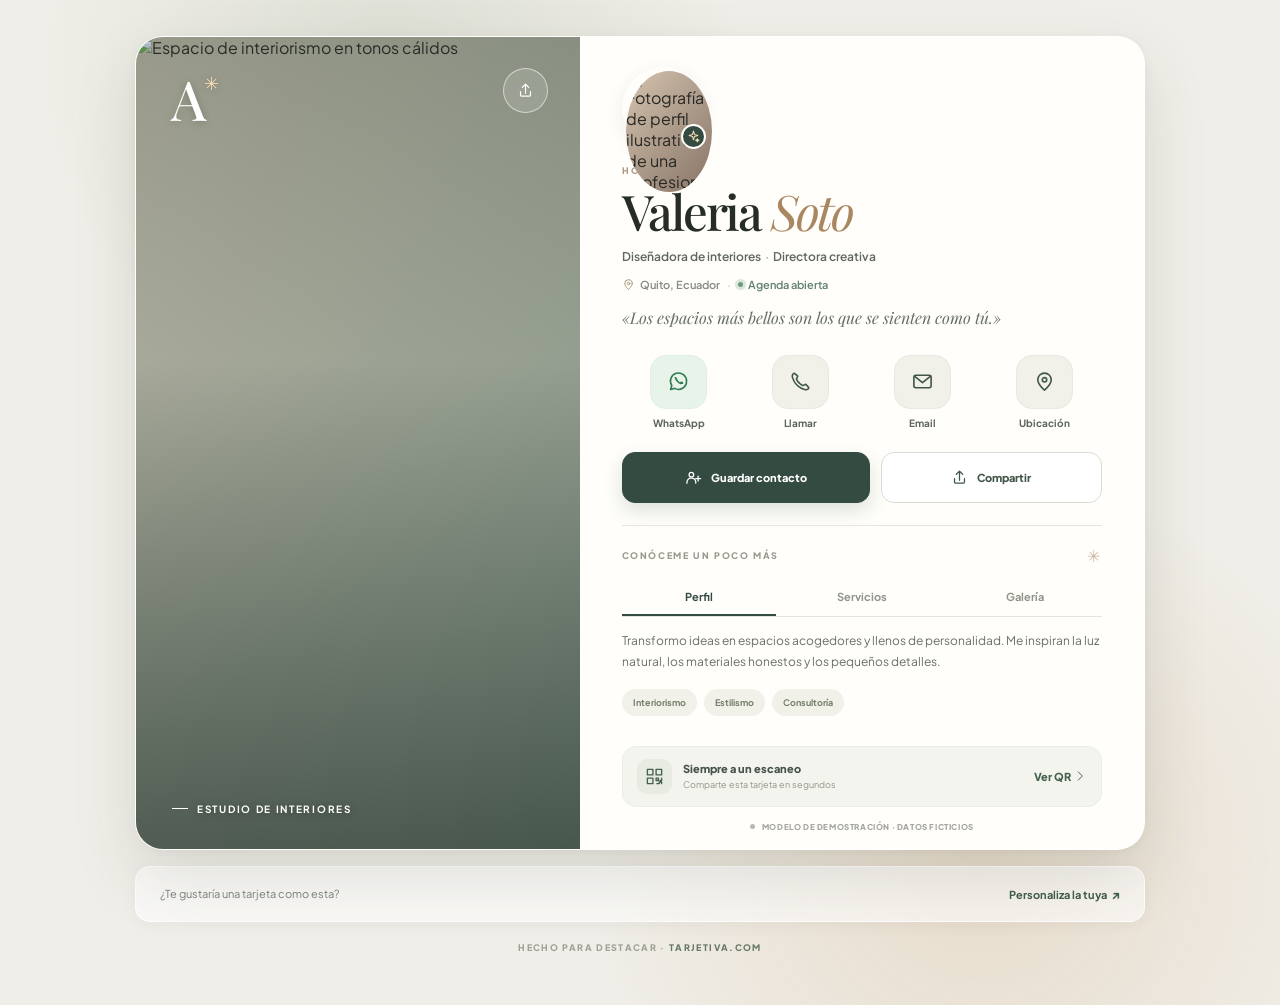
==== commit 025a5c95: "fix: remove Tarjetiva and Model 01 heading above digital card" ====
--- a/modelos/atelier-01/index.html
+++ b/modelos/atelier-01/index.html
@@ -32,11 +32,6 @@
   </svg>
 
   <main class="stage" id="principal">
-    <div class="stage-heading" aria-label="Tarjetiva, colección de tarjetas digitales">
-      <a class="stage-brand" href="../../" aria-label="Volver al catálogo de Tarjetiva">TARJETI<span>VA</span><span class="brand-dot">.</span></a>
-      <span class="stage-caption">MODELO 01 <span class="mini-line"></span> ATELIER</span>
-    </div>
-
     <article class="business-card" aria-labelledby="person-name">
       <div class="cover">
         <img class="cover-photo" src="https://images.unsplash.com/photo-1600210492486-724fe5c67fb0?auto=format&amp;fit=crop&amp;w=1100&amp;q=82" alt="Espacio de interiorismo en tonos cálidos" fetchpriority="high">
--- a/assets/css/atelier.css
+++ b/assets/css/atelier.css
@@ -137,4 +137,105 @@
 @media(min-width:850px){.stage{padding-top:35px;padding-bottom:40px}}
 @media(max-width:470px){.stage{padding:12px 10px 25px}.stage-heading{padding:0 7px;margin-bottom:10px}.business-card{border-radius:23px}.cover{height:162px}.identity{padding-left:24px;padding-right:24px}.avatar-wrap{width:110px;height:110px;margin-top:-55px}.identity h1{font-size:35px}.seller-link{margin-top:10px}.stage-footer{margin-top:14px}}
 @media(max-width:350px){.stage{padding-left:6px;padding-right:6px}.cover{height:147px}.identity h1{font-size:32px}.profession{font-size:10px}.quick-section{padding-left:15px;padding-right:15px}.card-details{padding-left:18px;padding-right:18px}.card-bottom{margin-left:18px;margin-right:18px}.quick-icon{height:46px;width:46px;border-radius:15px}.save-button,.share-button{font-size:10px;gap:5px}.qr-label small{font-size:8px}.stage-caption{font-size:8px}}
-@media(prefers-reduced-motion:reduce){*,*::before,*::after{animation:none!important;transition:none!important;scroll-behavior:auto!important}}+@media(prefers-reduced-motion:reduce){*,*::before,*::after{animation:none!important;transition:none!important;scroll-behavior:auto!important}}
+
+/* RESPONSIVE 2.0 — A real device-specific digital business card.
+   Phone: compact portrait. Tablet: expanded portrait.
+   Desktop: horizontal split-card. No changes to JS or functionality. */
+@media (min-width:600px) and (max-width:899px) {
+  .stage{padding:30px 22px 48px}
+  .stage-heading,.business-card,.seller-link{width:min(100%,680px)}
+  .stage-heading{margin-bottom:19px}
+  .business-card{border-radius:28px}
+  .cover{height:clamp(220px,31vw,280px)}
+  .cover-mark{top:25px;left:31px;font-size:44px}
+  .cover-caption{bottom:27px;left:33px;font-size:10px}
+  .cover-share{top:25px;right:30px;width:43px;height:43px}
+  .avatar-wrap{width:132px;height:132px;margin-top:-66px;margin-bottom:16px}
+  .identity{padding:0 45px}
+  .identity h1{font-size:47px}
+  .identity-kicker{font-size:10px}
+  .profession{font-size:13px}
+  .location{font-size:11px;margin:12px 0 17px}
+  .tagline{font-size:17px;max-width:500px}
+  .quick-section{padding:27px 44px 29px}
+  .quick-grid{gap:15px;margin-bottom:23px}
+  .quick-icon{width:65px;height:61px;border-radius:19px}
+  .quick-action{font-size:11px}
+  .primary-actions{gap:14px}
+  .save-button,.share-button{min-height:54px;font-size:12px}
+  .card-details{padding:0 44px 26px}
+  .tab-panel{min-height:128px}
+  .gallery-item{flex-basis:35%}
+  .gallery-item img{height:126px}
+  .card-bottom{margin:0 44px;padding:16px 19px}
+  .qr-label strong{font-size:12px}
+  .qr-label small{font-size:10px}
+  .qr-button{font-size:11px}
+  .seller-link{padding:20px 23px}
+  .seller-link>span,.seller-link strong{font-size:11px}
+}
+@media (min-width:900px) {
+  .stage{padding:clamp(25px,4vh,55px) 28px 52px}
+  .stage-heading,.business-card,.seller-link{width:min(100%,1010px)}
+  .stage-heading{margin-bottom:20px;padding:0 10px}
+  .stage-brand{font-size:18px}
+  .stage-caption{font-size:10px}
+  .business-card{
+    display:grid;
+    grid-template-columns:minmax(0,.88fr) minmax(0,1.12fr);
+    grid-template-rows:auto auto minmax(120px,1fr) auto auto;
+    min-height:680px;
+    border-radius:28px;
+  }
+  .cover{grid-column:1;grid-row:1/-1;height:auto;min-height:680px;overflow:hidden}
+  .cover-photo{position:absolute;inset:0;width:100%;height:100%;object-position:54% center}
+  .cover-shade{background:linear-gradient(180deg,#24382d33,transparent 40%,#1a27218c)}
+  .cover-mark{top:34px;left:35px;font-size:55px}
+  .cover-caption{left:36px;bottom:34px;font-size:10px;letter-spacing:.17em}
+  .cover-share{top:31px;right:32px;width:45px;height:45px}
+  .identity{grid-column:2;grid-row:1;min-width:0;text-align:left;padding:30px 42px 5px}
+  .avatar-wrap{width:82px;height:82px;margin:0 0 16px;padding:4px}
+  .avatar-accent{height:25px;width:25px;bottom:0;right:-2px;border-width:2px}
+  .avatar-accent .icon{width:13px;height:13px}
+  .identity-kicker{font-size:9px;margin-bottom:6px}
+  .identity h1{font-size:clamp(40px,4.5vw,49px);margin-bottom:8px}
+  .profession{font-size:12px}
+  .location{justify-content:flex-start;font-size:11px;margin:12px 0 15px}
+  .tagline{font-size:16px;max-width:none;margin:0}
+  .quick-section{grid-column:2;grid-row:2;min-width:0;padding:19px 42px 22px}
+  .quick-grid{gap:8px;margin-bottom:20px}
+  .quick-action{font-size:10px;gap:8px}
+  .quick-icon{width:57px;height:54px;border-radius:16px}
+  .primary-actions{gap:11px;grid-template-columns:1.12fr 1fr}
+  .save-button,.share-button{font-size:11px;min-height:51px}
+  .card-details{grid-column:2;grid-row:3;min-width:0;padding:0 42px 23px}
+  .section-divider{margin-top:0}
+  .tabs{margin-top:14px}
+  .tab-panel{min-height:106px;padding-top:13px}
+  .bio{font-size:12px;line-height:1.75}
+  .gallery-panel{min-height:130px}
+  .gallery-item{flex:0 0 43%}
+  .gallery-item img{height:94px}
+  .gallery-hint{margin-top:6px}
+  .card-bottom{grid-column:2;grid-row:4;align-self:end;margin:0 42px;padding:12px 14px}
+  .qr-label strong{font-size:11px}
+  .qr-label small{font-size:9px}
+  .qr-button{font-size:11px}
+  .demo-note{grid-column:2;grid-row:5;padding:15px 0 17px}
+  .seller-link{padding:19px 24px;margin-top:16px}
+  .seller-link>span,.seller-link strong{font-size:11px}
+  .stage-footer{margin-top:20px}
+}
+@media (min-width:900px) and (max-width:1040px){
+  .identity{padding-left:30px;padding-right:30px}
+  .quick-section{padding-left:30px;padding-right:30px}
+  .card-details{padding-left:30px;padding-right:30px}
+  .card-bottom{margin-left:30px;margin-right:30px}
+}
+@media (max-width:599px){
+  .business-card,.stage-heading,.seller-link{width:min(100%,414px)}
+  .quick-action{min-width:0}
+  .save-button,.share-button{min-width:0}
+  .stage{overflow-x:clip}
+}
